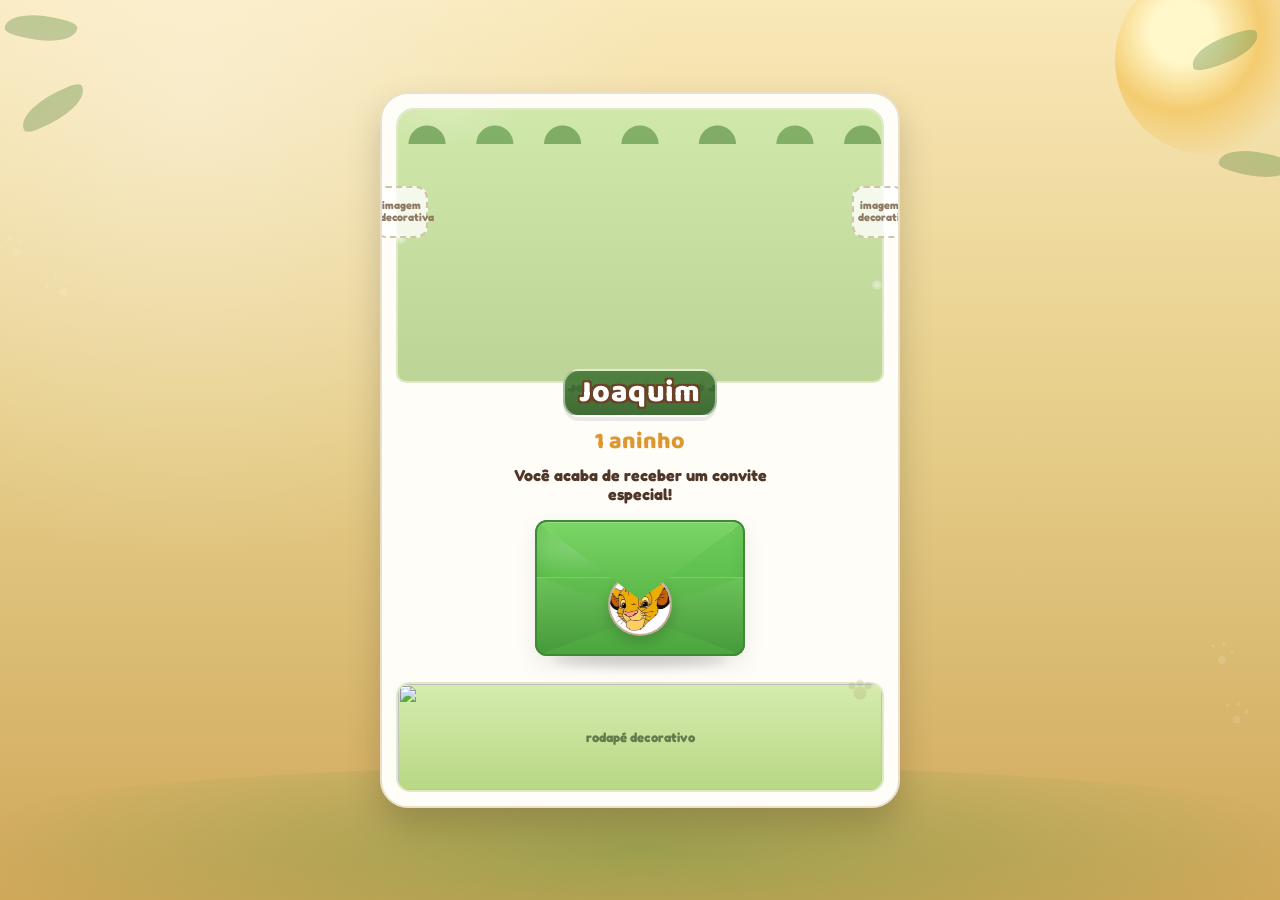
==== index.html @ adeb419e "Simba commit" ====
<!doctype html>
<html lang="pt-BR">
<head>
  <meta charset="utf-8" />
  <meta name="viewport" content="width=device-width,initial-scale=1,viewport-fit=cover" />
  <meta name="robots" content="noindex,nofollow" />
  <meta name="theme-color" content="#f2c15f" />
  <title>Convite do Joaquim</title>

  <!-- Fontes fofinhas -->
  <link rel="preconnect" href="https://fonts.googleapis.com">
  <link rel="preconnect" href="https://fonts.gstatic.com" crossorigin>
  <link href="https://fonts.googleapis.com/css2?family=Baloo+2:wght@700;800&family=Fredoka:wght@400;500;700&family=Nunito:wght@400;700;800;900&display=swap" rel="stylesheet">

  <link rel="stylesheet" href="./style.css" />
</head>
<body>
  <main class="app">

    <!-- Fundo decorativo -->
    <div class="bg" aria-hidden="true">
      <div class="bg__sun"></div>
      <div class="bg__cloud bg__cloud--1"></div>
      <div class="bg__cloud bg__cloud--2"></div>
      <div class="bg__leaf bg__leaf--1"></div>
      <div class="bg__leaf bg__leaf--2"></div>
      <div class="bg__leaf bg__leaf--3"></div>
      <div class="bg__leaf bg__leaf--4"></div>
      <div class="bg__pawTrail bg__pawTrail--left"></div>
      <div class="bg__pawTrail bg__pawTrail--right"></div>
      <div class="bg__ground"></div>
    </div>

    <!-- Cartão -->
    <section class="inviteCard" id="inviteCard">

      <!-- Decor lateral (opcional / aparece em telas maiores) -->
      <div class="sideDecor sideDecor--left" aria-hidden="true">
        <div class="sideDecor__slot">imagem<br>decorativa</div>
      </div>

      <div class="sideDecor sideDecor--right" aria-hidden="true">
        <div class="sideDecor__slot">imagem<br>decorativa</div>
      </div>

      <!-- TOPO -->
      <header class="hero">
        <div class="hero__frame">
          <video
            class="hero__video"
            id="heroVideo"
            autoplay
            muted
            loop
            playsinline
            preload="metadata"
            poster="./assets/img/topo-poster.webp"
          >
            <!-- Troque pelo seu vídeo -->
            <source src="./videos/reileao.mp4" type="video/mp4" />
          </video>

          <!-- fallback caso o vídeo não carregue -->
          <div class="hero__fallback" id="heroFallback" aria-hidden="true">
            🌿 Savana do Joaquim 🦁
            <small>adicione seu vídeo em /videos/reileao.mp4</small>
          </div>

          <div class="hero__overlay"></div>
          <div class="hero__foliage hero__foliage--top" aria-hidden="true"></div>
        </div>

        <div class="nameBush">
          <span class="nameBush__text" id="txtNome">Joaquim</span>
        </div>

        <p class="hero__age"><span id="txtIdade">1</span> aninho</p>

        <p class="hero__lead" id="txtMensagemAbertura">
          Você acaba de receber um convite especial!
        </p>
      </header>

      <!-- ENVELOPE -->
      <section class="stage stage--envelope" id="stageEnvelope" aria-label="Abrir convite">
        <button class="envelopeButton" id="btnAbrir" type="button" aria-label="Abrir convite">
          <div class="envelope" id="envelope">
  <div class="envelope__shadow"></div>
  <div class="envelope__back"></div>
  <div class="envelope__flap"></div>

  <div class="envelope__letter">
    <span>Toque para abrir</span>
    <small>✨ convite animado ✨</small>
  </div>

  <div class="envelope__front"></div>

  <div class="envelope__seal">
    <img src="./images/simbarosto.png" alt="Selo do convite" />
  </div>
</div> <!-- FECHANDO O ENVELOPE AQUI -->

</button>
      </section>

      <!-- CONTEÚDO -->
      <section class="stage stage--content hidden" id="stageContent" aria-label="Conteúdo do convite">
        <p class="hero__lead hero__lead--alt" id="txtMensagemInterna">
          Todo o reino te espera para comemorar esse dia especial!
        </p>

        <!-- Data / Hora -->
        <div class="eventPills">
          <div class="eventPill">
            <span class="eventPill__label">Dia</span>
            <strong class="eventPill__value" id="txtData">15 de Março</strong>
          </div>

          <div class="eventPill">
            <span class="eventPill__label">Horário</span>
            <strong class="eventPill__value" id="txtHora">16:00</strong>
          </div>
        </div>

        <!-- Local -->
        <div class="placeBox">
          <p class="placeBox__title">📍 Local da aventura</p>
          <p class="placeBox__name" id="txtLocal">Espaço Festa Alegria</p>
          <p class="placeBox__addr" id="txtEndereco">Rua Exemplo, 123 — São Paulo/SP</p>
        </div>

        <!-- Botões -->
        <div class="actionGrid" aria-label="Botões de ação">
          <button class="pawBtn" id="btnRsvp" type="button">
            <span class="pawBtn__circle">
              <span class="pawBtn__paw" aria-hidden="true"></span>
              <span class="pawBtn__icon">💬</span>
            </span>
            <span class="pawBtn__text">Confirmar<br>presença</span>
          </button>

          <button class="pawBtn" id="btnMaps" type="button">
            <span class="pawBtn__circle">
              <span class="pawBtn__paw" aria-hidden="true"></span>
              <span class="pawBtn__icon">📍</span>
            </span>
            <span class="pawBtn__text">Localização<br>da festa</span>
          </button>

          <button class="pawBtn" id="btnPresentes" type="button" aria-haspopup="dialog" aria-controls="modalPresentes">
            <span class="pawBtn__circle">
              <span class="pawBtn__paw" aria-hidden="true"></span>
              <span class="pawBtn__icon">🎁</span>
            </span>
            <span class="pawBtn__text">Sugestões<br>de presentes</span>
          </button>
        </div>

        <!-- Álbum -->
        <div class="albumCard">
          <div class="albumCard__head">
            <span>📸 Álbum da festa</span>
            <small>memórias do grande dia</small>
          </div>
          <button class="albumCard__btn" id="btnAlbum" type="button">Em breve</button>
        </div>

        <!-- Contagem -->
        <div class="countPlaceholder" id="countPlaceholder">
          <span>⏳</span>
          <strong id="countdownText">Carregando contagem...</strong>
        </div>
      </section>

      <!-- Rodapé -->
      <footer class="footerArt">
        <div class="footerArt__frame">
          <!-- Troque por sua imagem -->
          <img src="./assets/img/rodape.webp" alt="" />
          <div class="footerArt__fallback">rodapé decorativo</div>
        </div>
      </footer>

      <!-- detalhes -->
      <div class="cardSpark cardSpark--1" aria-hidden="true"></div>
      <div class="cardSpark cardSpark--2" aria-hidden="true"></div>
      <div class="cardPaws" aria-hidden="true"></div>
    </section>
  </main>

  <!-- Modal presentes -->
  <div class="modal hidden" id="modalPresentes" role="dialog" aria-modal="true" aria-labelledby="presentesTitle">
    <div class="modal__backdrop" data-close="true"></div>

    <div class="modal__panel">
      <div class="modal__leaves" aria-hidden="true"></div>

      <div class="modal__top">
        <div>
          <p class="modal__kicker">Baú da savana</p>
          <h3 class="modal__title" id="presentesTitle">Sugestões de presentes 🎁</h3>
        </div>
        <button class="modal__close" type="button" data-close="true" aria-label="Fechar">✕</button>
      </div>

      <div class="giftList" role="list">
        <div class="giftItem" role="listitem">
          <span class="giftItem__icon">👟</span>
          <div>
            <p class="giftItem__name">Calçado tamanho 20</p>
            <p class="giftItem__hint">ou similar</p>
          </div>
        </div>

        <div class="giftItem" role="listitem">
          <span class="giftItem__icon">👕</span>
          <div>
            <p class="giftItem__name">Roupinha tamanho 6</p>
            <p class="giftItem__hint">cores alegres</p>
          </div>
        </div>

        <div class="giftItem" role="listitem">
          <span class="giftItem__icon">🧩</span>
          <div>
            <p class="giftItem__name">Brinquedos interativos</p>
            <p class="giftItem__hint">criativos e educativos</p>
          </div>
        </div>
      </div>

      <p class="modal__desc">
        Essas são só sugestões 💛 O mais importante é sua presença nesse dia especial!
      </p>

      <div class="modal__actions">
        <button class="modal__ok" type="button" data-close="true">Entendi</button>
      </div>
    </div>
  </div>

  <script src="./script.js"></script>
</body>
</html>
---- style.css ----
/* =========================================================
   CONVITE DO JOAQUIM - CSS COMPLETO (comentado)
   ========================================================= */

/* =========================================================
   1) VARIÁVEIS GLOBAIS (cores, fontes, sombras)
   ========================================================= */
:root{
  --bg-a: #f9e8b8;
  --bg-b: #e7cf8b;
  --bg-c: #cfa85a;

  --card: #fffdf8;
  --card-line: #eadfca;
  --ink: #4e3122;
  --ink-soft: #76533e;

  --gold: #f0b44c;
  --gold-2: #de972f;
  --green: #89ab43;
  --green-2: #6f8b2f;
  --brown: #6c4125;
  --cream: #fff7e8;

  --shadow: 0 16px 35px rgba(0,0,0,.18);
  --radius-xl: 28px;
  --radius-lg: 20px;
  --radius-md: 14px;

  --ff-title: "Baloo 2", "Fredoka", system-ui, sans-serif;
  --ff-body: "Nunito", "Segoe UI", system-ui, sans-serif;
  --ff-cute: "Fredoka", "Baloo 2", system-ui, sans-serif;
}

/* =========================================================
   2) RESET BÁSICO
   ========================================================= */
*{ box-sizing:border-box; }
html, body{ height:100%; }

body{
  margin:0;
  font-family: var(--ff-body);
  color: var(--ink);
  background:
    radial-gradient(circle at 15% 10%, rgba(255,255,255,.35), transparent 35%),
    linear-gradient(180deg, var(--bg-a), var(--bg-b) 45%, var(--bg-c));
  overflow-x:hidden;
  -webkit-text-size-adjust: 100%;
  text-rendering: optimizeLegibility;
}

button{
  font: inherit;
  -webkit-tap-highlight-color: transparent;
}

.hidden{ display:none !important; }

/* =========================================================
   3) APP / FUNDO DECORATIVO
   ========================================================= */
.app{
  min-height: 100dvh;
  display:grid;
  place-items:center;
  padding:
    max(10px, env(safe-area-inset-top))
    max(10px, env(safe-area-inset-right))
    max(14px, env(safe-area-inset-bottom))
    max(10px, env(safe-area-inset-left));
  position: relative;
  isolation:isolate;
}

.bg{
  position: fixed;
  inset: 0;
  pointer-events:none;
  z-index:-1;
  overflow:hidden;
}

/* Sol */
.bg__sun{
  position:absolute;
  top:-35px;
  right:-25px;
  width: 190px;
  aspect-ratio: 1;
  border-radius:50%;
  background:
    radial-gradient(circle at 35% 35%, #fff8cc 0 18%, #f3ca6d 45%, rgba(243,202,109,0) 75%);
  opacity:.95;
}

/* Nuvens */
.bg__cloud{
  position:absolute;
  width: 100px;
  height: 26px;
  border-radius: 999px;
  background: rgba(255,255,255,.22);
  filter: blur(1px);
}
.bg__cloud::before,
.bg__cloud::after{
  content:"";
  position:absolute;
  border-radius: inherit;
  background: inherit;
}
.bg__cloud::before{ width:28px; height:28px; left:8px; top:-10px; }
.bg__cloud::after{ width:36px; height:36px; right:10px; top:-16px; }

.bg__cloud--1{
  top: 65px;
  left: -120px;
  animation: cloudMove 20s linear infinite;
}
.bg__cloud--2{
  top: 120px;
  left: -160px;
  opacity:.75;
  animation: cloudMove 27s linear infinite;
}

@keyframes cloudMove {
  from { transform: translateX(0); }
  to { transform: translateX(calc(100vw + 260px)); }
}

/* Folhas do fundo */
.bg__leaf{
  position:absolute;
  width: 70px;
  height: 28px;
  border-radius: 80% 15% 80% 15%;
  background: linear-gradient(180deg, rgba(74,137,55,.35), rgba(57,106,41,.28));
  transform-origin: center;
  animation: leafFloat 4.5s ease-in-out infinite;
}
.bg__leaf--1{ top: 14px; left: 6px; transform: rotate(16deg); }
.bg__leaf--2{ top: 36px; right: 20px; transform: rotate(-14deg); animation-delay: .4s; }
.bg__leaf--3{ top: 94px; left: 18px; transform: rotate(-22deg); animation-delay: .8s; }
.bg__leaf--4{ top: 150px; right: -10px; transform: rotate(18deg); animation-delay: 1.2s; }

@keyframes leafFloat {
  0%,100%{ translate: 0 0; }
  50%{ translate: 0 -4px; }
}

/* Chão */
.bg__ground{
  position:absolute;
  left:-10%;
  bottom:-35px;
  width:120%;
  height: 170px;
  border-radius: 50%;
  background: radial-gradient(60% 100% at 50% 50%, rgba(91,146,59,.45), rgba(91,146,59,0) 72%);
}

/* Trilha de patinhas */
.bg__pawTrail{
  position:absolute;
  width: 90px;
  height: 130px;
  opacity:.12;
}
.bg__pawTrail--left{ left: 4px; top: 220px; transform: rotate(-18deg); }
.bg__pawTrail--right{ right: 6px; bottom: 130px; transform: rotate(18deg); }

.bg__pawTrail::before{
  content:"";
  position:absolute;
  inset:0;
  background-image:
    radial-gradient(circle, #fff 34%, transparent 36%),
    radial-gradient(circle, #fff 34%, transparent 36%),
    radial-gradient(circle, #fff 34%, transparent 36%),
    radial-gradient(circle, #fff 42%, transparent 44%),
    radial-gradient(circle, #fff 34%, transparent 36%),
    radial-gradient(circle, #fff 34%, transparent 36%),
    radial-gradient(circle, #fff 34%, transparent 36%),
    radial-gradient(circle, #fff 42%, transparent 44%);
  background-size:
    7px 7px, 7px 7px, 7px 7px, 13px 13px,
    7px 7px, 7px 7px, 7px 7px, 13px 13px;
  background-position:
    8px 10px, 18px 5px, 28px 10px, 18px 18px,
    40px 62px, 50px 57px, 60px 62px, 50px 70px;
  background-repeat:no-repeat;
}

/* =========================================================
   4) CARD PRINCIPAL
   ========================================================= */
.inviteCard{
  position:relative;
  width:min(100%, 520px);
  background: var(--card);
  border: 2px solid var(--card-line);
  border-radius: var(--radius-xl);
  box-shadow: var(--shadow);
  overflow:hidden;
  z-index: 1;
  padding: 8px;
  margin-inline: auto;
}

/* Decoração lateral (desktop/tablet) */
.sideDecor{
  position:absolute;
  top: 92px;
  width: 54px;
  z-index: 2;
  display:none;
}
.sideDecor--left{ left: -8px; }
.sideDecor--right{ right: -8px; }

.sideDecor__slot{
  background: rgba(255,255,255,.78);
  border: 2px dashed #cfc3aa;
  color: #8f7a63;
  border-radius: 12px;
  font-size: .68rem;
  font-weight: 800;
  text-align:center;
  line-height: 1.1;
  padding: 12px 4px;
  font-family: var(--ff-cute);
}

/* =========================================================
   5) HERO (TOPO COM VÍDEO)
   ========================================================= */
.hero{
  text-align:center;
  padding: 4px 4px 2px;
}

.hero__frame{
  position:relative;
  width:100%;
  aspect-ratio: 16 / 9;
  min-height: clamp(145px, 34vw, 210px);
  border-radius: 18px 18px 10px 10px;
  overflow:hidden;
  border: 2px solid #dfe9c8;
  background: linear-gradient(180deg, #bfe08a, #dff2bf);
}

.hero__video{
  width:100%;
  height:100%;
  object-fit: cover;
  display:block;
  background:#cde6a4;
}

.hero__fallback{
  position:absolute;
  inset:0;
  display:grid;
  place-items:center;
  text-align:center;
  color:#5f5b47;
  background:
    radial-gradient(circle at 20% 20%, rgba(255,255,255,.35), transparent 35%),
    linear-gradient(180deg, rgba(191,224,138,.8), rgba(223,242,191,.95));
  font-weight:800;
  pointer-events:none;
  opacity:0;
  transition: opacity .25s ease;
  font-family: var(--ff-cute);
}
.hero__fallback.is-visible{ opacity:1; }

.hero__fallback small{
  display:block;
  margin-top:4px;
  font-weight:600;
  font-size:.74rem;
  opacity:.85;
}

.hero__overlay{
  position:absolute;
  inset:0;
  background:
    linear-gradient(180deg, rgba(255,255,255,.07), rgba(0,0,0,.08)),
    radial-gradient(120px 60px at 10% 0%, rgba(255,255,255,.16), transparent 60%);
  pointer-events:none;
}

.hero__foliage--top{
  position:absolute;
  inset:0 0 auto 0;
  height: 34px;
  background:
    radial-gradient(circle at 6% 100%, rgba(63,122,46,.72) 0 18px, transparent 19px),
    radial-gradient(circle at 20% 100%, rgba(74,137,55,.78) 0 18px, transparent 19px),
    radial-gradient(circle at 34% 100%, rgba(63,122,46,.72) 0 18px, transparent 19px),
    radial-gradient(circle at 50% 100%, rgba(74,137,55,.78) 0 18px, transparent 19px),
    radial-gradient(circle at 66% 100%, rgba(63,122,46,.72) 0 18px, transparent 19px),
    radial-gradient(circle at 82% 100%, rgba(74,137,55,.78) 0 18px, transparent 19px),
    radial-gradient(circle at 96% 100%, rgba(63,122,46,.72) 0 18px, transparent 19px);
  opacity:.75;
  pointer-events:none;
}

/* Faixa do nome (arbusto) */
.nameBush{
  margin: -14px auto 6px;
  width: fit-content;
  max-width: calc(100% - 14px);
  border-radius: 16px;
  padding: 7px 14px;
  border: 2px solid rgba(255,255,255,.52);
  box-shadow: 0 4px 0 rgba(0,0,0,.08);
  background:
    radial-gradient(circle at 10% 45%, #4f7f3e 0 16%, transparent 17%),
    radial-gradient(circle at 24% 62%, #3f6c34 0 15%, transparent 16%),
    radial-gradient(circle at 38% 40%, #4f7f3e 0 16%, transparent 17%),
    radial-gradient(circle at 52% 62%, #3f6c34 0 15%, transparent 16%),
    radial-gradient(circle at 66% 38%, #4f7f3e 0 16%, transparent 17%),
    radial-gradient(circle at 80% 62%, #3f6c34 0 15%, transparent 16%),
    linear-gradient(180deg, #50813f, #3f6c34);
  background-size: 28px 28px, 28px 28px, 28px 28px, 28px 28px, 28px 28px, 28px 28px, 100% 100%;
  background-repeat: repeat-x;
  position: relative;
  z-index: 2;
}

.nameBush__text{
  display:block;
  font-family: var(--ff-title);
  font-weight: 800;
  font-size: clamp(1.35rem, 4vw, 1.9rem);
  line-height:1;
  letter-spacing:.4px;
  color:#fff;
  text-shadow:
    -2px -2px 0 var(--brown),
     2px -2px 0 var(--brown),
    -2px  2px 0 var(--brown),
     2px  2px 0 var(--brown);
}

.hero__age{
  margin: 0;
  color: var(--gold-2);
  font-family: var(--ff-title);
  font-weight: 800;
  font-size: clamp(1.05rem, 3vw, 1.45rem);
}

.hero__lead{
  margin: 6px auto 2px;
  max-width: 320px;
  padding-inline: 4px;
  font-family: var(--ff-cute);
  font-weight: 700;
  line-height: 1.2;
  color: #4f3628;
  font-size: clamp(.88rem, 2.6vw, 1rem);
}
.hero__lead--alt{
  margin-top: 0;
  margin-bottom: 10px;
}

/* =========================================================
   6) STAGES (etapas: envelope / conteúdo)
   ========================================================= */
.stage{
  padding: 8px 8px 10px;
}

.stage--content.is-visible{
  animation: revealUp .45s ease both;
}

@keyframes revealUp{
  from{ opacity:0; transform: translateY(8px); }
  to{ opacity:1; transform: translateY(0); }
}

/* =========================================================
   7) ENVELOPE (MELHORADO) ⭐
   ---------------------------------------------------------
   Dicas pra editar:
   - Tamanho do envelope: .envelope (width)
   - Velocidade da abertura: .envelope__flap (transition)
   - Quanto a carta sobe: .envelope.is-open .envelope__letter
   - Papel aparecendo demais: ajuste top/height/transform em .envelope__letter
   ========================================================= */
.envelopeButton{
  width:100%;
  border:none;
  background: transparent;
  padding: 4px 0 10px;
  cursor:pointer;
}


/* Texto na frente do envelope (aparece enquanto está fechado) */
.envelope::after{
  content:none;
  white-space: pre;
  position:absolute;
  left: 50%;
  top: 62%;
  transform: translate(-50%, -50%);
  z-index: 5;
  text-align:center;
  font-family: var(--ff-cute);
  font-weight: 800;
  font-size: .72rem;
  line-height: 1.1;
  color: rgba(255,255,255,.95);
  text-shadow: 0 1px 0 rgba(0,0,0,.18);
  pointer-events:none;
  transition: opacity .2s ease, transform .25s ease;
}

/* Carta (papel interno) - começa escondida */ 
.envelope__letter{
  position:absolute;
  left: 12px;
  right: 12px;
  top: 24px;
  height: 54%;
  border-radius: 10px;
  background: linear-gradient(180deg, #fffefb 0%, #fffaf1 100%);
  border: 1px solid #ebdfc8;
  display:grid;
  place-items:center;
  text-align:center;
  color:#7a563d;
  font-weight: 800;
  z-index:2;
  font-family: var(--ff-cute);

  /* começa “guardada” */
  transform: translateY(18px) scale(.985);
  opacity: 0;

  transition:
    transform .72s cubic-bezier(.2,.9,.15,1.15),
    opacity .18s ease,
    box-shadow .28s ease;
  box-shadow:
    inset 0 -10px 0 rgba(242,193,95,.08),
    0 2px 0 rgba(0,0,0,.04);

  pointer-events:none;
}

/* Container principal com perspectiva 3D */
.envelope{
  position:relative;
  width: min(210px, 66vw);
  aspect-ratio: 1.55 / 1;
  margin: 0 auto;
  perspective: 900px;
  transform-style: preserve-3d;
  transition: transform .18s ease;
  filter: drop-shadow(0 8px 10px rgba(0,0,0,.08));
}

/* Micro movimento no hover (desktop) */
.envelopeButton:hover .envelope{
  transform: translateY(-2px) rotate(-0.4deg);
}

/* Sombra embaixo do envelope */
.envelope__shadow{
  position:absolute;
  left: 9%;
  right: 9%;
  bottom:-10px;
  height: 15px;
  background: rgba(0,0,0,.16);
  filter: blur(6px);
  border-radius: 50%;
  transition: transform .65s ease, opacity .4s ease;
}

/* Parte de trás (base do envelope) */
.envelope__back{
  position:absolute;
  inset:0;
  border-radius: 12px;
  overflow:hidden;
  background:
    linear-gradient(180deg, #6fce5b 0%, #57b947 60%, #4aa53d 100%);
  border: 2px solid #3e8b34;
  box-shadow:
    inset 0 1px 0 rgba(255,255,255,.25),
    inset 0 -8px 16px rgba(0,0,0,.08);
}

/* Brilhos suaves da base */
.envelope__back::before{
  content:"";
  position:absolute;
  inset:0;
  background:
    radial-gradient(120px 55px at 20% 18%, rgba(255,255,255,.18), transparent 60%),
    radial-gradient(120px 50px at 80% 80%, rgba(255,255,255,.10), transparent 65%);
  pointer-events:none;
}

/* Carta (papel interno) */
.envelope__letter{
  position:absolute;
  left: 12px;
  right: 12px;
  top: 22px;                  /* sobe/desce o papel quando FECHADO */
  height: 54%;
  border-radius: 10px;
  background: linear-gradient(180deg, #fffefb 0%, #fffaf1 100%);
  border: 1px solid #ebdfc8;
  display:grid;
  place-items:center;
  text-align:center;
  color:#7a563d;
  font-weight: 800;
  z-index:2;
  transform: translateY(12px); /* deixa o papel mais “guardado” dentro */
  transition:
    transform .75s cubic-bezier(.2,.9,.15,1.15),
    box-shadow .3s ease,
    opacity .25s ease;
  box-shadow:
    inset 0 -10px 0 rgba(242,193,95,.08),
    0 2px 0 rgba(0,0,0,.04);
  font-family: var(--ff-cute);
}

/* Detalhe no topo da carta */
.envelope__letter::before{
  content:"";
  position:absolute;
  top: 0;
  left: 50%;
  transform: translateX(-50%);
  width: 56px;
  height: 10px;
  border-radius: 0 0 8px 8px;
  background: linear-gradient(180deg, #f7e8c7, #eed7a7);
  border: 1px solid rgba(145,101,51,.15);
  border-top: none;
}

.envelope__letter span{
  display:block;
  font-size: .86rem;
  line-height: 1.05;
}
.envelope__letter small{
  display:block;
  margin-top: 2px;
  font-size: .72rem;
  opacity:.85;
}

/* Frente do envelope (bolso) */
.envelope__front{
  position:absolute;
  inset:auto 0 0 0;
  height: 58%;
  z-index: 3;
  border-bottom-left-radius:12px;
  border-bottom-right-radius:12px;
  border: 2px solid #3e8b34;
  border-top: none;
  overflow:hidden;
  box-shadow: inset 0 1px 0 rgba(255,255,255,.18);

  /* Camadas de cor + linhas de dobra */
  background:
    linear-gradient(180deg, #63bf50 0%, #4ca63f 100%),
    linear-gradient(135deg, transparent 49.2%, rgba(0,0,0,.14) 50%, transparent 50.8%),
    linear-gradient(225deg, transparent 49.2%, rgba(0,0,0,.14) 50%, transparent 50.8%);
  background-size: 100% 100%, 50% 100%, 50% 100%;
  background-position: 0 0, left top, right top;
  background-repeat: no-repeat;
}

/* Abas internas falsas (dão aparência mais real) */
.envelope__front::before,
.envelope__front::after{
  content:"";
  position:absolute;
  top:-1px;
  width: 52%;
  height: calc(100% + 2px);
  background: linear-gradient(180deg, rgba(255,255,255,.06), rgba(0,0,0,.08));
  border-top: 1px solid rgba(255,255,255,.08);
  pointer-events:none;
}
.envelope__front::before{
  left:-1px;
  clip-path: polygon(0 0, 100% 50%, 0 100%);
  border-left: 1px solid rgba(255,255,255,.08);
}
.envelope__front::after{
  right:-1px;
  clip-path: polygon(100% 0, 0 50%, 100% 100%);
  border-right: 1px solid rgba(255,255,255,.08);
}

/* Tampa do envelope (abre em 3D) */
.envelope__flap{
  position:absolute;
  inset:0 0 auto 0;
  height: 62%;
  z-index: 6;
  transform-origin: top center;
  transform-style: preserve-3d;
  backface-visibility: hidden;
  transition: transform .78s cubic-bezier(.22,.8,.2,1);
  will-change: transform;
}

/* Face externa da tampa */
.envelope__flap::before{
  content:"";
  position:absolute;
  inset:0;
  border-top-left-radius:12px;
  border-top-right-radius:12px;
  background: linear-gradient(180deg, #7ad665 0%, #59b647 100%);
  clip-path: polygon(0 0, 100% 0, 50% 95%);
  border: 2px solid #3e8b34;
  border-bottom: none;
  box-shadow: inset 0 1px 0 rgba(255,255,255,.22);
}

/* Face interna da tampa (forro) */
.envelope__flap::after{
  content:"";
  position:absolute;
  inset: 7px 9px auto 9px;
  height: calc(100% - 12px);
  background: linear-gradient(180deg, #f6e8c7 0%, #ecd8ab 100%);
  clip-path: polygon(0 0, 100% 0, 50% 92%);
  opacity: .95;
  transform: translateZ(-1px);
  border-radius: 6px 6px 0 0;
}

/* Selo */
.envelope__seal{
  position:absolute;
  left:50%;
  top: 48%;
  transform: translate(-50%,-50%);
  width: 30px;
  aspect-ratio:1;
  display:grid;
  place-items:center;
  border-radius:50%;
  background:
    radial-gradient(circle at 35% 35%, #f9de9a, #e1a23c 68%, #c67f1f);
  border:2px solid rgba(120,72,24,.45);
  box-shadow:
    0 2px 0 rgba(0,0,0,.08),
    inset 0 1px 0 rgba(255,255,255,.3);
  z-index: 7;
  font-size:.9rem;
  transition:
    transform .35s ease,
    opacity .25s ease;
}

.envelope__seal {
  position: absolute;
  left: 50%;
  top: 62%;
  transform: translate(-50%, -50%);
  width: 64px;
  height: 64px;
  border-radius: 50%;
  background: #fff;
  display: grid;
  place-items: center;
  box-shadow: 0 6px 14px rgba(0, 0, 0, 0.18);
  z-index: 4;
  overflow: hidden; /* importante para cortar a imagem em círculo */
}

.envelope__seal img {
  width: 100%;
  height: 100%;
  object-fit: cover; /* mantém bonito mesmo se a imagem não for quadrada */
  display: block;
  border-radius: 50%;
}

/* ===== NOVA SEQUÊNCIA DE ANIMAÇÃO =====
   1) .is-flap-open -> abre a tampa
   2) .is-letter-out -> carta aparece e sobe
*/

/* 1) Tampa abre */
.envelope.is-flap-open .envelope__flap{
  transform: rotateX(180deg);
}

/* Selo some junto com a abertura */
.envelope.is-flap-open .envelope__seal{
  transform: translate(-50%,-50%) scale(.75);
  opacity: 0;
}

/* texto da frente some quando começa a abrir */
.envelope.is-flap-open::after{
  opacity: 0;
  transform: translate(-50%, -52%);
}

/* sombra reage */
.envelope.is-flap-open .envelope__shadow{
  transform: scaleX(.94);
  opacity:.13;
}

/* 2) Carta sai DEPOIS */
.envelope.is-letter-out .envelope__letter{
  opacity: 1;
  transform: translateY(-18px) scale(1);
  box-shadow:
    inset 0 -10px 0 rgba(242,193,95,.08),
    0 8px 18px rgba(0,0,0,.12);
}

/* =========================================================
   8) CONTEÚDO DO CONVITE
   ========================================================= */

/* Pílulas de data/hora */
.eventPills{
  display:grid;
  grid-template-columns: 1fr 1fr;
  gap: 8px;
}

.eventPill{
  background: linear-gradient(180deg, var(--gold), var(--gold-2));
  color: #fff;
  border-radius: 14px;
  padding: 8px;
  border: 2px solid rgba(135,78,22,.32);
  box-shadow: 0 3px 0 rgba(0,0,0,.08);
  text-align:center;
}

.eventPill__label{
  display:block;
  font-family: var(--ff-cute);
  font-size:.74rem;
  line-height:1;
  opacity:.96;
}
.eventPill__value{
  display:block;
  margin-top: 4px;
  font-family: var(--ff-title);
  font-size: clamp(.86rem, 2.8vw, 1rem);
  line-height:1.05;
  word-break: break-word;
}

/* Caixa do local */
.placeBox{
  margin-top: 8px;
  background: linear-gradient(180deg, #fffaf0, #fff7ea);
  border: 2px dashed #e5d7be;
  border-radius: 14px;
  padding: 8px 10px;
  text-align:center;
}

.placeBox__title{
  margin:0;
  color:#7a563d;
  font-weight: 700;
  font-family: var(--ff-cute);
  font-size:.78rem;
}
.placeBox__name{
  margin: 4px 0 0;
  font-family: var(--ff-title);
  font-weight: 800;
  color:#513425;
  font-size:.93rem;
}
.placeBox__addr{
  margin: 2px 0 0;
  color:#7a5b47;
  font-size:.78rem;
  line-height:1.2;
  word-break: break-word;
}

/* =========================================================
   9) BOTÕES DE AÇÃO (patinha)
   ========================================================= */
.actionGrid{
  display:grid;
  grid-template-columns: repeat(3, 1fr);
  gap: 8px;
  margin-top: 10px;
}

.pawBtn{
  border:none;
  background: transparent;
  padding:0;
  cursor:pointer;
  text-align:center;
}

.pawBtn__circle{
  position:relative;
  width: clamp(64px, 21vw, 84px);
  aspect-ratio: 1;
  margin: 0 auto 5px;
  display:grid;
  place-items:center;
  border-radius: 50%;
  background: radial-gradient(circle at 30% 25%, #a4c65a, #7e9d38);
  border: 2px solid #6d8a2f;
  box-shadow: 0 4px 0 rgba(0,0,0,.08);
  transition: transform .12s ease;
}

.pawBtn:hover .pawBtn__circle{ transform: translateY(-2px); }
.pawBtn:active .pawBtn__circle{ transform: scale(.97); }

.pawBtn__paw{
  position:absolute;
  inset:0;
  opacity:.14;
  background:
    radial-gradient(circle at 28% 34%, #fff 0 4px, transparent 5px),
    radial-gradient(circle at 40% 28%, #fff 0 4px, transparent 5px),
    radial-gradient(circle at 52% 34%, #fff 0 4px, transparent 5px),
    radial-gradient(circle at 40% 45%, #fff 0 9px, transparent 10px);
}

.pawBtn__icon{
  position:relative;
  z-index:1;
  font-size: 1.18rem;
  color:#fff;
  filter: drop-shadow(0 1px 0 rgba(0,0,0,.15));
}

.pawBtn__text{
  display:block;
  font-family: var(--ff-cute);
  font-size: .72rem;
  line-height: 1.05;
  font-weight: 700;
  color:#513425;
}

/* =========================================================
   10) CARD DO ÁLBUM
   ========================================================= */
.albumCard{
  margin-top: 10px;
  border-radius: 14px;
  padding: 9px;
  background: linear-gradient(180deg, rgba(143,171,71,.14), rgba(255,255,255,.72));
  border: 2px solid #dce8bf;
}

.albumCard__head{
  display:flex;
  justify-content:space-between;
  align-items:center;
  gap:8px;
  flex-wrap:wrap;
  font-family: var(--ff-cute);
  font-weight: 700;
  color:#4d3424;
  font-size:.82rem;
}
.albumCard__head small{
  font-weight:700;
  color:#7a5b47;
  font-size:.72rem;
}

.albumCard__btn{
  margin-top: 7px;
  width:100%;
  border:none;
  border-radius: 10px;
  padding: 9px 10px;
  background: linear-gradient(180deg, #8cad45, #6f8b2f);
  border: 2px solid #647c29;
  color:#fff;
  font-weight:800;
  font-family: var(--ff-cute);
  cursor:pointer;
  box-shadow: 0 3px 0 rgba(0,0,0,.08);
}
.albumCard__btn:hover{ filter: brightness(1.03); }
.albumCard__btn:disabled{
  opacity:.78;
  cursor:not-allowed;
}

/* =========================================================
   11) CONTAGEM REGRESSIVA
   ========================================================= */
.countPlaceholder{
  margin-top: 8px;
  border-radius: 10px;
  border: 1px dashed #d8cdb7;
  background: #fffaf1;
  color:#7f624d;
  padding: 8px 10px;
  min-height: 42px;
  display:flex;
  align-items:center;
  justify-content:center;
  gap:6px;
  text-align:center;
  font-family: var(--ff-cute);
  font-size: .78rem;
  font-weight: 700;
}
.countPlaceholder strong{
  color:#6c4125;
  font-weight: 700;
}

/* =========================================================
   12) RODAPÉ DECORATIVO
   ========================================================= */
.footerArt{
  padding: 6px 4px 4px;
}

.footerArt__frame{
  position:relative;
  width:100%;
  height: 88px;
  border-radius: 14px;
  overflow:hidden;
  border: 2px solid #dfe9c8;
  background: linear-gradient(180deg, #d6ecae, #b8d884);
}

.footerArt__frame img{
  width:100%;
  height:100%;
  object-fit: cover;
  display:block;
}

.footerArt__fallback{
  position:absolute;
  inset:0;
  display:grid;
  place-items:center;
  color:#647a4c;
  font-family: var(--ff-cute);
  font-weight: 700;
  font-size:.82rem;
  pointer-events:none;
}

/* Brilhos decorativos */
.cardSpark{
  position:absolute;
  width: 10px;
  height: 10px;
  border-radius:50%;
  background: radial-gradient(circle, #fff, rgba(255,255,255,0));
  opacity:.55;
  animation: sparkle 2.8s ease-in-out infinite;
}
.cardSpark--1{ top: 140px; left: 14px; }
.cardSpark--2{ top: 186px; right: 16px; animation-delay: .8s; }

@keyframes sparkle{
  0%,100%{ transform: scale(.8); opacity:.35; }
  50%{ transform: scale(1.25); opacity:.75; }
}

/* Marquinha de patinha decorativa */
.cardPaws{
  position:absolute;
  inset:auto 8px 104px auto;
  width:46px;
  height:24px;
  opacity:.10;
  background:
    radial-gradient(circle at 8px 8px, #6c4125 0 3px, transparent 4px),
    radial-gradient(circle at 16px 5px, #6c4125 0 3px, transparent 4px),
    radial-gradient(circle at 24px 8px, #6c4125 0 3px, transparent 4px),
    radial-gradient(circle at 16px 15px, #6c4125 0 6px, transparent 7px);
}

/* =========================================================
   13) MODAL DE PRESENTES
   ========================================================= */
.modal{
  position: fixed;
  inset: 0;
  z-index: 50;
  display:grid;
  place-items:center;
  padding: 12px;
}

.modal__backdrop{
  position:absolute;
  inset:0;
  background: rgba(0,0,0,.48);
  backdrop-filter: blur(4px);
}

.modal__panel{
  position:relative;
  width:min(100%, 420px);
  border-radius: 20px;
  background: #fffdf8;
  border: 2px solid #eadfc8;
  box-shadow: 0 16px 30px rgba(0,0,0,.22);
  padding: 12px;
  overflow:hidden;
}

.modal__leaves{
  position:absolute;
  inset:0 auto auto 0;
  width:100%;
  height: 26px;
  opacity:.5;
  background:
    radial-gradient(circle at 5% 100%, rgba(79,127,62,.55) 0 14px, transparent 15px),
    radial-gradient(circle at 18% 100%, rgba(63,108,52,.55) 0 14px, transparent 15px),
    radial-gradient(circle at 31% 100%, rgba(79,127,62,.55) 0 14px, transparent 15px),
    radial-gradient(circle at 44% 100%, rgba(63,108,52,.55) 0 14px, transparent 15px),
    radial-gradient(circle at 57% 100%, rgba(79,127,62,.55) 0 14px, transparent 15px),
    radial-gradient(circle at 70% 100%, rgba(63,108,52,.55) 0 14px, transparent 15px),
    radial-gradient(circle at 83% 100%, rgba(79,127,62,.55) 0 14px, transparent 15px),
    radial-gradient(circle at 96% 100%, rgba(63,108,52,.55) 0 14px, transparent 15px);
}

.modal__top{
  position:relative;
  display:flex;
  align-items:flex-start;
  justify-content:space-between;
  gap:8px;
}

.modal__kicker{
  margin: 0;
  color:#89664d;
  font-weight:700;
  font-family: var(--ff-cute);
  font-size:.76rem;
}
.modal__title{
  margin: 2px 0 0;
  color:#4f3628;
  font-family: var(--ff-title);
  font-size: 1rem;
  line-height:1.05;
}

.modal__close{
  width: 38px;
  height: 38px;
  border-radius: 10px;
  border:1px solid #eadfc8;
  background:#fff;
  color:#4f3628;
  cursor:pointer;
  font-size:1rem;
  flex: 0 0 auto;
}

.giftList{
  position:relative;
  margin-top: 10px;
  display:grid;
  gap:8px;
}

.giftItem{
  display:flex;
  align-items:center;
  gap:8px;
  border-radius: 12px;
  padding: 8px 9px;
  background: linear-gradient(180deg, #f1b34a, #df972f);
  border: 2px solid rgba(135,78,22,.25);
  color:#4d2f20;
}

.giftItem__icon{
  width: 30px;
  aspect-ratio:1;
  border-radius:50%;
  display:grid;
  place-items:center;
  background: #6b4125;
  color:#fff;
  flex:0 0 auto;
  font-size:.92rem;
}

.giftItem__name{
  margin:0;
  font-family: var(--ff-cute);
  font-weight:700;
  font-size:.88rem;
  line-height:1.05;
}
.giftItem__hint{
  margin:2px 0 0;
  color: rgba(77,47,32,.82);
  font-size:.72rem;
  font-weight:700;
}

.modal__desc{
  margin: 10px 2px 0;
  color:#735642;
  line-height:1.25;
  font-size:.82rem;
  font-family: var(--ff-cute);
}

.modal__actions{
  margin-top: 10px;
  display:flex;
  justify-content:flex-end;
}

.modal__ok{
  border:none;
  border-radius: 10px;
  padding: 9px 12px;
  background: linear-gradient(180deg, #8cad45, #6f8b2f);
  border: 2px solid #647c29;
  color:#fff;
  font-family: var(--ff-cute);
  font-weight:700;
  cursor:pointer;
}
.modal__ok:hover{ filter: brightness(1.03); }

/* =========================================================
   14) ACESSIBILIDADE (focus)
   ========================================================= */
.envelopeButton:focus-visible,
.pawBtn:focus-visible,
.albumCard__btn:focus-visible,
.modal__close:focus-visible,
.modal__ok:focus-visible{
  outline: 3px solid rgba(240,180,76,.45);
  outline-offset: 3px;
  border-radius: 12px;
}

/* =========================================================
   15) RESPONSIVO
   ========================================================= */
@media (max-width: 390px){
  .inviteCard{
    border-radius: 22px;
    padding: 7px;
  }

  .nameBush{
    margin-top: -10px;
    padding: 6px 12px;
  }

  .nameBush__text{ font-size: 1.25rem; }
  .hero__age{ font-size: 1.02rem; }
  .hero__lead{ font-size: .86rem; }

  .eventPills{
    grid-template-columns: 1fr;
    gap: 6px;
  }

  .actionGrid{
    grid-template-columns: repeat(2, 1fr);
    gap: 8px 6px;
  }

  .actionGrid .pawBtn:nth-child(3){
    grid-column: 1 / -1;
  }

  .pawBtn__text{ font-size: .72rem; }
  .footerArt__frame{ height: 82px; }
}

@media (max-width: 320px){
  .hero__lead{ font-size: .82rem; }
  .placeBox__addr{ font-size: .7rem; }
  .giftItem__name{ font-size: .82rem; }
  .giftItem__hint{ font-size: .68rem; }
}

@media (min-width: 420px){
  .inviteCard{ padding: 10px; }
  .footerArt__frame{ height: 96px; }
  .pawBtn__text{ font-size:.76rem; }
}

@media (min-width: 700px){
  .app{ padding: 20px; }
  .sideDecor{ display:block; }
  .hero__frame{ min-height: 190px; }
  .actionGrid{ gap: 10px; }
  .pawBtn__circle{ width: 82px; }
  .pawBtn__text{ font-size:.8rem; }
  .footerArt__frame{ height: 110px; }
}

/* =========================================================
   16) ESTADOS GERAIS
   ========================================================= */

/* Travar scroll quando modal estiver aberto */
body.modal-open{
  overflow: hidden;
}

/* Acessibilidade: reduzir animações se usuário preferir */
@media (prefers-reduced-motion: reduce){
  *{
    animation-duration: .01ms !important;
    animation-iteration-count: 1 !important;
    transition-duration: .01ms !important;
    scroll-behavior: auto !important;
  }
}
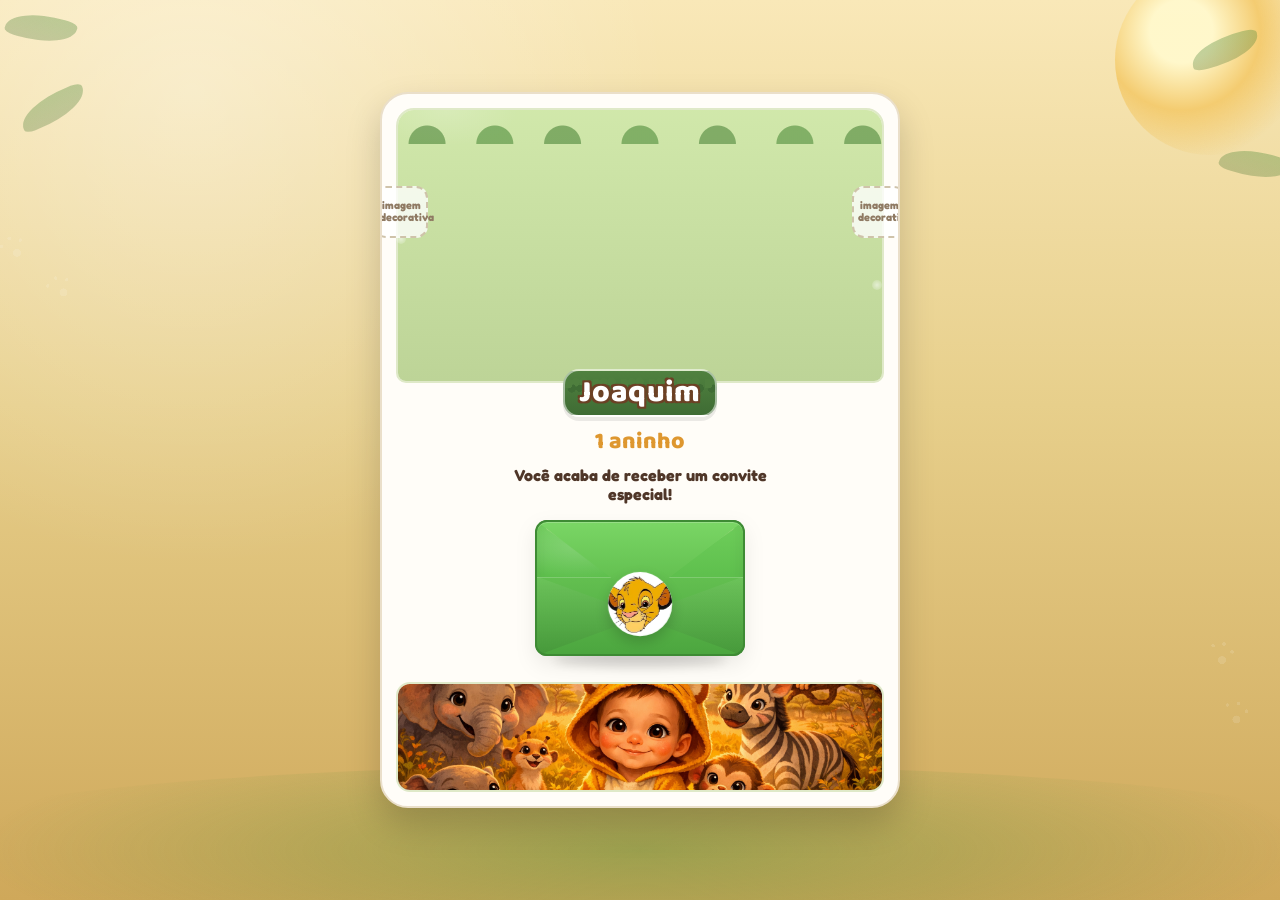
==== commit 5c02d1b6: "cool" ====
--- a/index.html
+++ b/index.html
@@ -177,8 +177,8 @@
       <footer class="footerArt">
         <div class="footerArt__frame">
           <!-- Troque por sua imagem -->
-          <img src="./assets/img/rodape.webp" alt="" />
-          <div class="footerArt__fallback">rodapé decorativo</div>
+          <img src="./images/rodape.png" alt="" />
+          <div class="footerArt__fallback"></div>
         </div>
       </footer>
 
@@ -208,7 +208,7 @@
         <div class="giftItem" role="listitem">
           <span class="giftItem__icon">👟</span>
           <div>
-            <p class="giftItem__name">Calçado tamanho 20</p>
+            <p class="giftItem__name">Calçado tamanho 1 ano</p>
             <p class="giftItem__hint">ou similar</p>
           </div>
         </div>
@@ -216,7 +216,7 @@
         <div class="giftItem" role="listitem">
           <span class="giftItem__icon">👕</span>
           <div>
-            <p class="giftItem__name">Roupinha tamanho 6</p>
+            <p class="giftItem__name">Roupinha tamanho 1 ano</p>
             <p class="giftItem__hint">cores alegres</p>
           </div>
         </div>
--- a/style.css
+++ b/style.css
@@ -1,9 +1,9 @@
 /* =========================================================
-   CONVITE DO JOAQUIM - CSS COMPLETO (comentado)
-   ========================================================= */
-
-/* =========================================================
-   1) VARIÁVEIS GLOBAIS (cores, fontes, sombras)
+   CONVITE DO JOAQUIM - CSS COMPLETO (limpo e organizado)
+   ========================================================= */
+
+/* =========================================================
+   1) VARIÁVEIS GLOBAIS
    ========================================================= */
 :root{
   --bg-a: #f9e8b8;
@@ -373,7 +373,7 @@
 }
 
 /* =========================================================
-   6) STAGES (etapas: envelope / conteúdo)
+   6) STAGES (envelope / conteúdo)
    ========================================================= */
 .stage{
   padding: 8px 8px 10px;
@@ -389,13 +389,7 @@
 }
 
 /* =========================================================
-   7) ENVELOPE (MELHORADO) ⭐
-   ---------------------------------------------------------
-   Dicas pra editar:
-   - Tamanho do envelope: .envelope (width)
-   - Velocidade da abertura: .envelope__flap (transition)
-   - Quanto a carta sobe: .envelope.is-open .envelope__letter
-   - Papel aparecendo demais: ajuste top/height/transform em .envelope__letter
+   7) ENVELOPE (sem duplicatas + selo acima) ⭐
    ========================================================= */
 .envelopeButton{
   width:100%;
@@ -405,33 +399,66 @@
   cursor:pointer;
 }
 
-
-/* Texto na frente do envelope (aparece enquanto está fechado) */
-.envelope::after{
-  content:none;
-  white-space: pre;
-  position:absolute;
-  left: 50%;
-  top: 62%;
-  transform: translate(-50%, -50%);
-  z-index: 5;
-  text-align:center;
-  font-family: var(--ff-cute);
-  font-weight: 800;
-  font-size: .72rem;
-  line-height: 1.1;
-  color: rgba(255,255,255,.95);
-  text-shadow: 0 1px 0 rgba(0,0,0,.18);
+/* Container principal */
+.envelope{
+  position:relative;
+  width: min(210px, 66vw);
+  aspect-ratio: 1.55 / 1;
+  margin: 0 auto;
+  perspective: 900px;
+  transform-style: preserve-3d;
+  transition: transform .18s ease;
+  filter: drop-shadow(0 8px 10px rgba(0,0,0,.08));
+}
+
+/* Micro movimento no hover */
+.envelopeButton:hover .envelope{
+  transform: translateY(-2px) rotate(-0.4deg);
+}
+
+/* Sombra */
+.envelope__shadow{
+  position:absolute;
+  left: 9%;
+  right: 9%;
+  bottom:-10px;
+  height: 15px;
+  background: rgba(0,0,0,.16);
+  filter: blur(6px);
+  border-radius: 50%;
+  transition: transform .65s ease, opacity .4s ease;
+}
+
+/* Base */
+.envelope__back{
+  position:absolute;
+  inset:0;
+  border-radius: 12px;
+  overflow:hidden;
+  background:
+    linear-gradient(180deg, #6fce5b 0%, #57b947 60%, #4aa53d 100%);
+  border: 2px solid #3e8b34;
+  box-shadow:
+    inset 0 1px 0 rgba(255,255,255,.25),
+    inset 0 -8px 16px rgba(0,0,0,.08);
+  z-index: 1;
+}
+.envelope__back::before{
+  content:"";
+  position:absolute;
+  inset:0;
+  background:
+    radial-gradient(120px 55px at 20% 18%, rgba(255,255,255,.18), transparent 60%),
+    radial-gradient(120px 50px at 80% 80%, rgba(255,255,255,.10), transparent 65%);
   pointer-events:none;
-  transition: opacity .2s ease, transform .25s ease;
-}
-
-/* Carta (papel interno) - começa escondida */ 
+}
+
+/* Carta — começa escondida */
 .envelope__letter{
   position:absolute;
   left: 12px;
   right: 12px;
-  top: 24px;
+  top: 22px;
   height: 54%;
   border-radius: 10px;
   background: linear-gradient(180deg, #fffefb 0%, #fffaf1 100%);
@@ -441,107 +468,23 @@
   text-align:center;
   color:#7a563d;
   font-weight: 800;
-  z-index:2;
-  font-family: var(--ff-cute);
-
-  /* começa “guardada” */
-  transform: translateY(18px) scale(.985);
+  font-family: var(--ff-cute);
+  z-index: 4;
+
+  /* fechado */
   opacity: 0;
-
+  transform: translateY(16px) scale(.985);
   transition:
-    transform .72s cubic-bezier(.2,.9,.15,1.15),
-    opacity .18s ease,
-    box-shadow .28s ease;
+    transform .75s cubic-bezier(.2,.9,.15,1.15),
+    opacity .20s ease,
+    box-shadow .30s ease;
+
   box-shadow:
     inset 0 -10px 0 rgba(242,193,95,.08),
     0 2px 0 rgba(0,0,0,.04);
 
   pointer-events:none;
 }
-
-/* Container principal com perspectiva 3D */
-.envelope{
-  position:relative;
-  width: min(210px, 66vw);
-  aspect-ratio: 1.55 / 1;
-  margin: 0 auto;
-  perspective: 900px;
-  transform-style: preserve-3d;
-  transition: transform .18s ease;
-  filter: drop-shadow(0 8px 10px rgba(0,0,0,.08));
-}
-
-/* Micro movimento no hover (desktop) */
-.envelopeButton:hover .envelope{
-  transform: translateY(-2px) rotate(-0.4deg);
-}
-
-/* Sombra embaixo do envelope */
-.envelope__shadow{
-  position:absolute;
-  left: 9%;
-  right: 9%;
-  bottom:-10px;
-  height: 15px;
-  background: rgba(0,0,0,.16);
-  filter: blur(6px);
-  border-radius: 50%;
-  transition: transform .65s ease, opacity .4s ease;
-}
-
-/* Parte de trás (base do envelope) */
-.envelope__back{
-  position:absolute;
-  inset:0;
-  border-radius: 12px;
-  overflow:hidden;
-  background:
-    linear-gradient(180deg, #6fce5b 0%, #57b947 60%, #4aa53d 100%);
-  border: 2px solid #3e8b34;
-  box-shadow:
-    inset 0 1px 0 rgba(255,255,255,.25),
-    inset 0 -8px 16px rgba(0,0,0,.08);
-}
-
-/* Brilhos suaves da base */
-.envelope__back::before{
-  content:"";
-  position:absolute;
-  inset:0;
-  background:
-    radial-gradient(120px 55px at 20% 18%, rgba(255,255,255,.18), transparent 60%),
-    radial-gradient(120px 50px at 80% 80%, rgba(255,255,255,.10), transparent 65%);
-  pointer-events:none;
-}
-
-/* Carta (papel interno) */
-.envelope__letter{
-  position:absolute;
-  left: 12px;
-  right: 12px;
-  top: 22px;                  /* sobe/desce o papel quando FECHADO */
-  height: 54%;
-  border-radius: 10px;
-  background: linear-gradient(180deg, #fffefb 0%, #fffaf1 100%);
-  border: 1px solid #ebdfc8;
-  display:grid;
-  place-items:center;
-  text-align:center;
-  color:#7a563d;
-  font-weight: 800;
-  z-index:2;
-  transform: translateY(12px); /* deixa o papel mais “guardado” dentro */
-  transition:
-    transform .75s cubic-bezier(.2,.9,.15,1.15),
-    box-shadow .3s ease,
-    opacity .25s ease;
-  box-shadow:
-    inset 0 -10px 0 rgba(242,193,95,.08),
-    0 2px 0 rgba(0,0,0,.04);
-  font-family: var(--ff-cute);
-}
-
-/* Detalhe no topo da carta */
 .envelope__letter::before{
   content:"";
   position:absolute;
@@ -555,7 +498,6 @@
   border: 1px solid rgba(145,101,51,.15);
   border-top: none;
 }
-
 .envelope__letter span{
   display:block;
   font-size: .86rem;
@@ -568,20 +510,19 @@
   opacity:.85;
 }
 
-/* Frente do envelope (bolso) */
+/* Bolso (frente) */
 .envelope__front{
   position:absolute;
   inset:auto 0 0 0;
   height: 58%;
-  z-index: 3;
   border-bottom-left-radius:12px;
   border-bottom-right-radius:12px;
   border: 2px solid #3e8b34;
   border-top: none;
   overflow:hidden;
   box-shadow: inset 0 1px 0 rgba(255,255,255,.18);
-
-  /* Camadas de cor + linhas de dobra */
+  z-index: 5;
+
   background:
     linear-gradient(180deg, #63bf50 0%, #4ca63f 100%),
     linear-gradient(135deg, transparent 49.2%, rgba(0,0,0,.14) 50%, transparent 50.8%),
@@ -590,8 +531,6 @@
   background-position: 0 0, left top, right top;
   background-repeat: no-repeat;
 }
-
-/* Abas internas falsas (dão aparência mais real) */
 .envelope__front::before,
 .envelope__front::after{
   content:"";
@@ -614,20 +553,18 @@
   border-right: 1px solid rgba(255,255,255,.08);
 }
 
-/* Tampa do envelope (abre em 3D) */
+/* Tampa */
 .envelope__flap{
   position:absolute;
   inset:0 0 auto 0;
   height: 62%;
-  z-index: 6;
   transform-origin: top center;
   transform-style: preserve-3d;
   backface-visibility: hidden;
   transition: transform .78s cubic-bezier(.22,.8,.2,1);
   will-change: transform;
-}
-
-/* Face externa da tampa */
+  z-index: 6;
+}
 .envelope__flap::before{
   content:"";
   position:absolute;
@@ -640,8 +577,6 @@
   border-bottom: none;
   box-shadow: inset 0 1px 0 rgba(255,255,255,.22);
 }
-
-/* Face interna da tampa (forro) */
 .envelope__flap::after{
   content:"";
   position:absolute;
@@ -654,35 +589,11 @@
   border-radius: 6px 6px 0 0;
 }
 
-/* Selo */
+/* ✅ SELO — acima de tudo (inclusive tampa) */
 .envelope__seal{
-  position:absolute;
-  left:50%;
-  top: 48%;
-  transform: translate(-50%,-50%);
-  width: 30px;
-  aspect-ratio:1;
-  display:grid;
-  place-items:center;
-  border-radius:50%;
-  background:
-    radial-gradient(circle at 35% 35%, #f9de9a, #e1a23c 68%, #c67f1f);
-  border:2px solid rgba(120,72,24,.45);
-  box-shadow:
-    0 2px 0 rgba(0,0,0,.08),
-    inset 0 1px 0 rgba(255,255,255,.3);
-  z-index: 7;
-  font-size:.9rem;
-  transition:
-    transform .35s ease,
-    opacity .25s ease;
-}
-
-.envelope__seal {
   position: absolute;
   left: 50%;
   top: 62%;
-  transform: translate(-50%, -50%);
   width: 64px;
   height: 64px;
   border-radius: 50%;
@@ -690,22 +601,22 @@
   display: grid;
   place-items: center;
   box-shadow: 0 6px 14px rgba(0, 0, 0, 0.18);
-  z-index: 4;
-  overflow: hidden; /* importante para cortar a imagem em círculo */
-}
-
-.envelope__seal img {
+  overflow: hidden;
+
+  z-index: 10; /* maior que flap/front */
+  transform: translate(-50%, -50%) translateZ(3px);
+
+  pointer-events: none;
+}
+.envelope__seal img{
   width: 100%;
   height: 100%;
-  object-fit: cover; /* mantém bonito mesmo se a imagem não for quadrada */
+  object-fit: cover;
   display: block;
   border-radius: 50%;
 }
 
-/* ===== NOVA SEQUÊNCIA DE ANIMAÇÃO =====
-   1) .is-flap-open -> abre a tampa
-   2) .is-letter-out -> carta aparece e sobe
-*/
+/* ===== ESTADOS DA ANIMAÇÃO ===== */
 
 /* 1) Tampa abre */
 .envelope.is-flap-open .envelope__flap{
@@ -714,23 +625,18 @@
 
 /* Selo some junto com a abertura */
 .envelope.is-flap-open .envelope__seal{
-  transform: translate(-50%,-50%) scale(.75);
   opacity: 0;
-}
-
-/* texto da frente some quando começa a abrir */
-.envelope.is-flap-open::after{
-  opacity: 0;
-  transform: translate(-50%, -52%);
-}
-
-/* sombra reage */
+  transform: translate(-50%, -50%) translateZ(3px) scale(.75);
+  transition: transform .35s ease, opacity .25s ease;
+}
+
+/* Sombra reage */
 .envelope.is-flap-open .envelope__shadow{
   transform: scaleX(.94);
   opacity:.13;
 }
 
-/* 2) Carta sai DEPOIS */
+/* 2) Carta sai depois */
 .envelope.is-letter-out .envelope__letter{
   opacity: 1;
   transform: translateY(-18px) scale(1);
@@ -742,8 +648,6 @@
 /* =========================================================
    8) CONTEÚDO DO CONVITE
    ========================================================= */
-
-/* Pílulas de data/hora */
 .eventPills{
   display:grid;
   grid-template-columns: 1fr 1fr;
@@ -809,7 +713,7 @@
 }
 
 /* =========================================================
-   9) BOTÕES DE AÇÃO (patinha)
+   9) BOTÕES DE AÇÃO
    ========================================================= */
 .actionGrid{
   display:grid;
@@ -1240,13 +1144,10 @@
 /* =========================================================
    16) ESTADOS GERAIS
    ========================================================= */
-
-/* Travar scroll quando modal estiver aberto */
 body.modal-open{
   overflow: hidden;
 }
 
-/* Acessibilidade: reduzir animações se usuário preferir */
 @media (prefers-reduced-motion: reduce){
   *{
     animation-duration: .01ms !important;
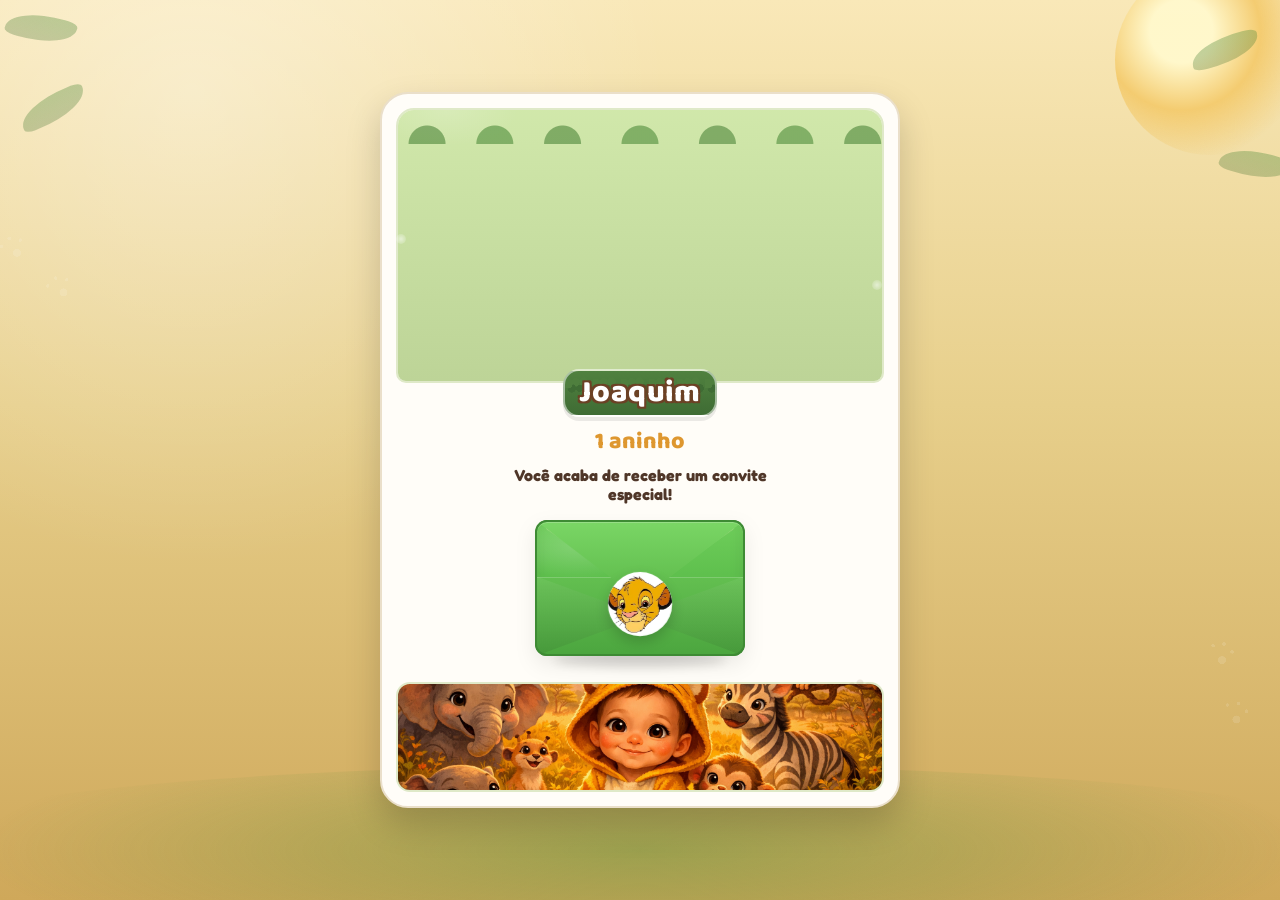
==== commit 926703f8: "ok" ====
--- a/index.html
+++ b/index.html
@@ -34,15 +34,7 @@
     <!-- Cartão -->
     <section class="inviteCard" id="inviteCard">
 
-      <!-- Decor lateral (opcional / aparece em telas maiores) -->
-      <div class="sideDecor sideDecor--left" aria-hidden="true">
-        <div class="sideDecor__slot">imagem<br>decorativa</div>
-      </div>
-
-      <div class="sideDecor sideDecor--right" aria-hidden="true">
-        <div class="sideDecor__slot">imagem<br>decorativa</div>
-      </div>
-
+     
       <!-- TOPO -->
       <header class="hero">
         <div class="hero__frame">
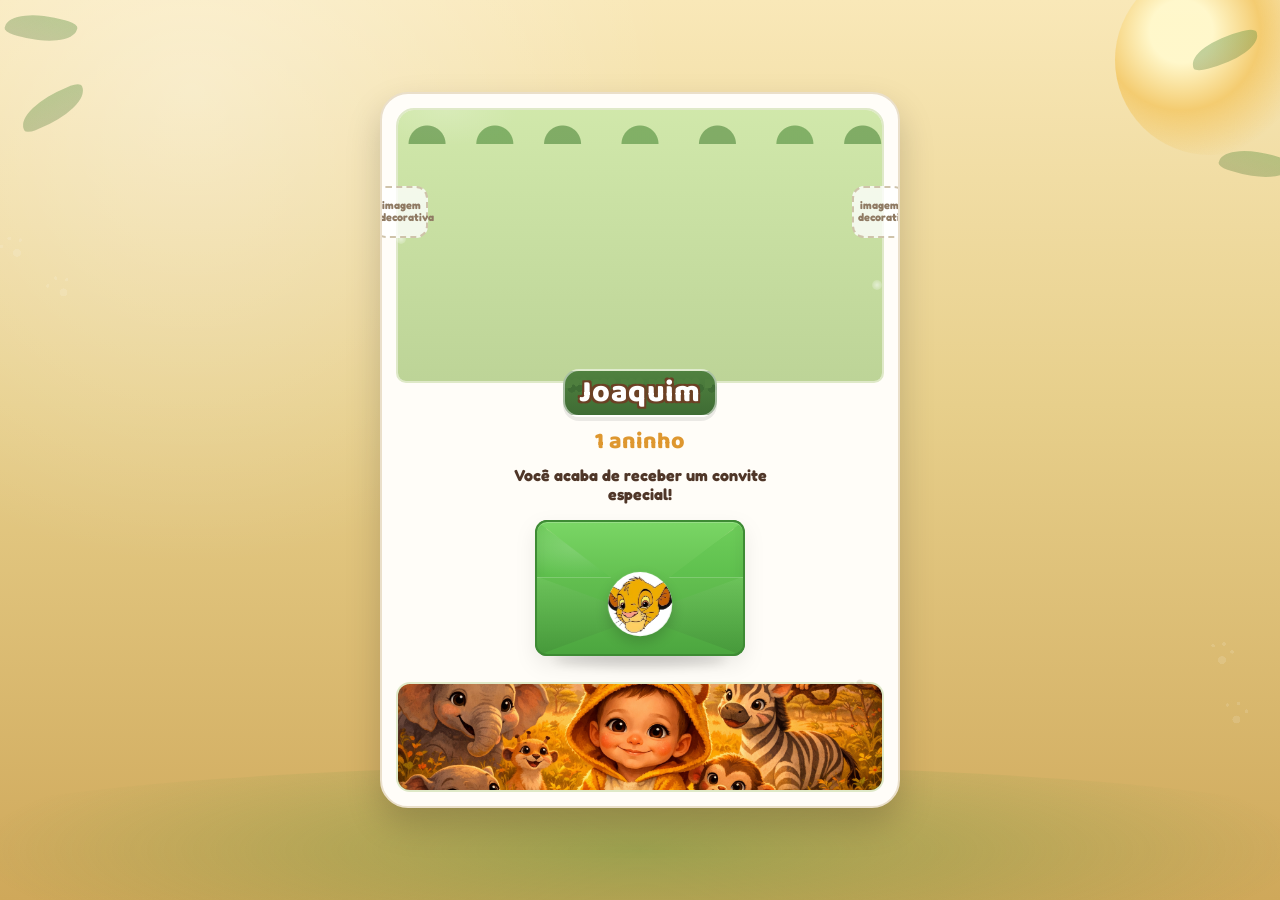
==== commit d84445a6: "ok" ====
--- a/index.html
+++ b/index.html
@@ -34,7 +34,15 @@
     <!-- Cartão -->
     <section class="inviteCard" id="inviteCard">
 
-     
+      <!-- Decor lateral (opcional / aparece em telas maiores) -->
+      <div class="sideDecor sideDecor--left" aria-hidden="true">
+        <div class="sideDecor__slot">imagem<br>decorativa</div>
+      </div>
+
+      <div class="sideDecor sideDecor--right" aria-hidden="true">
+        <div class="sideDecor__slot">imagem<br>decorativa</div>
+      </div>
+
       <!-- TOPO -->
       <header class="hero">
         <div class="hero__frame">
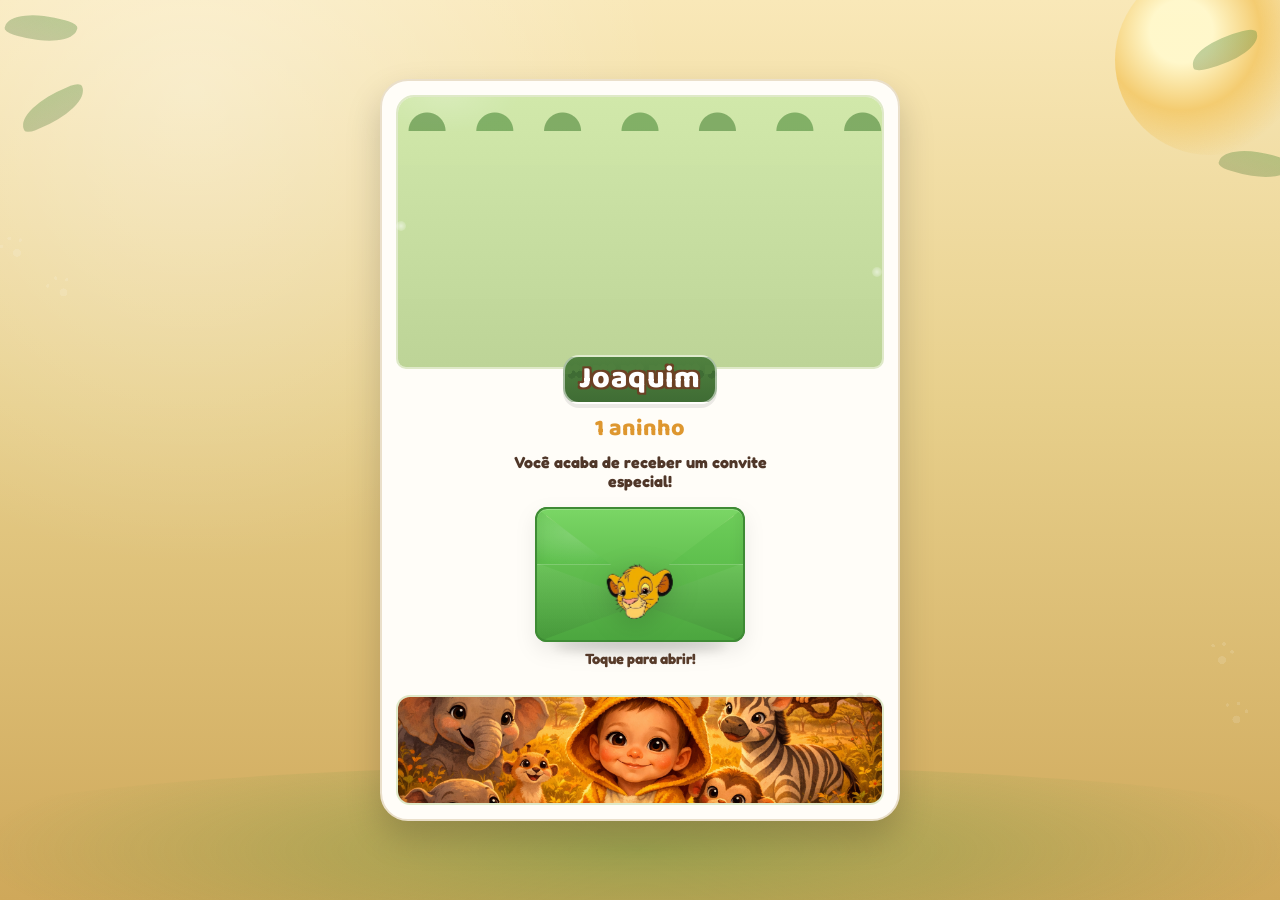
==== commit 6456c668: "sim" ====
--- a/index.html
+++ b/index.html
@@ -34,14 +34,7 @@
     <!-- Cartão -->
     <section class="inviteCard" id="inviteCard">
 
-      <!-- Decor lateral (opcional / aparece em telas maiores) -->
-      <div class="sideDecor sideDecor--left" aria-hidden="true">
-        <div class="sideDecor__slot">imagem<br>decorativa</div>
-      </div>
-
-      <div class="sideDecor sideDecor--right" aria-hidden="true">
-        <div class="sideDecor__slot">imagem<br>decorativa</div>
-      </div>
+      
 
       <!-- TOPO -->
       <header class="hero">
@@ -85,23 +78,27 @@
       <section class="stage stage--envelope" id="stageEnvelope" aria-label="Abrir convite">
         <button class="envelopeButton" id="btnAbrir" type="button" aria-label="Abrir convite">
           <div class="envelope" id="envelope">
-  <div class="envelope__shadow"></div>
-  <div class="envelope__back"></div>
-  <div class="envelope__flap"></div>
-
-  <div class="envelope__letter">
-    <span>Toque para abrir</span>
-    <small>✨ convite animado ✨</small>
-  </div>
-
-  <div class="envelope__front"></div>
-
-  <div class="envelope__seal">
-    <img src="./images/simbarosto.png" alt="Selo do convite" />
-  </div>
-</div> <!-- FECHANDO O ENVELOPE AQUI -->
-
-</button>
+            <div class="envelope__shadow"></div>
+            <div class="envelope__back"></div>
+            <div class="envelope__flap"></div>
+
+            <!-- CARTA (agora só “papel” — sem texto) -->
+            <div class="envelope__letter" aria-hidden="true"></div>
+
+            <div class="envelope__front"></div>
+
+            <!-- SELO (imagem sem “bolacha” branca — o CSS vai cuidar disso) -->
+            <div class="envelope__seal" aria-hidden="true">
+              <img src="./images/simbarosto.png" alt="" />
+            </div>
+          </div>
+
+          <!-- ✅ Texto fora do envelope (faz sentido para o usuário) -->
+          <p class="envelopeHint" aria-hidden="true">
+            Toque para abrir!
+            <span> </span>
+          </p>
+        </button>
       </section>
 
       <!-- CONTEÚDO -->
@@ -176,7 +173,6 @@
       <!-- Rodapé -->
       <footer class="footerArt">
         <div class="footerArt__frame">
-          <!-- Troque por sua imagem -->
           <img src="./images/rodape.png" alt="" />
           <div class="footerArt__fallback"></div>
         </div>
--- a/style.css
+++ b/style.css
@@ -1,5 +1,6 @@
 /* =========================================================
    CONVITE DO JOAQUIM - CSS COMPLETO (limpo e organizado)
+   Versão: selo SEM bolacha + hint fora do envelope
    ========================================================= */
 
 /* =========================================================
@@ -389,7 +390,7 @@
 }
 
 /* =========================================================
-   7) ENVELOPE (sem duplicatas + selo acima) ⭐
+   7) ENVELOPE + HINT (texto fora)
    ========================================================= */
 .envelopeButton{
   width:100%;
@@ -397,6 +398,34 @@
   background: transparent;
   padding: 4px 0 10px;
   cursor:pointer;
+
+  display:flex;
+  flex-direction: column;
+  align-items:center;
+  gap: 8px;
+}
+
+/* Texto abaixo do envelope */
+.envelopeHint{
+  margin: 0;
+  text-align:center;
+  font-family: var(--ff-cute);
+  font-weight: 800;
+  font-size: .92rem;
+  color: #5a3d2b;
+  text-shadow: 0 1px 0 rgba(255,255,255,.55);
+  animation: hintPulse 1.6s ease-in-out infinite;
+}
+.envelopeHint span{
+  display:block;
+  margin-top: 2px;
+  font-size: .78rem;
+  font-weight: 700;
+  opacity: .9;
+}
+@keyframes hintPulse{
+  0%,100%{ transform: translateY(0); opacity: .95; }
+  50%{ transform: translateY(-2px); opacity: 1; }
 }
 
 /* Container principal */
@@ -453,7 +482,7 @@
   pointer-events:none;
 }
 
-/* Carta — começa escondida */
+/* Carta — só papel (sem texto) */
 .envelope__letter{
   position:absolute;
   left: 12px;
@@ -463,15 +492,8 @@
   border-radius: 10px;
   background: linear-gradient(180deg, #fffefb 0%, #fffaf1 100%);
   border: 1px solid #ebdfc8;
-  display:grid;
-  place-items:center;
-  text-align:center;
-  color:#7a563d;
-  font-weight: 800;
-  font-family: var(--ff-cute);
   z-index: 4;
 
-  /* fechado */
   opacity: 0;
   transform: translateY(16px) scale(.985);
   transition:
@@ -498,17 +520,6 @@
   border: 1px solid rgba(145,101,51,.15);
   border-top: none;
 }
-.envelope__letter span{
-  display:block;
-  font-size: .86rem;
-  line-height: 1.05;
-}
-.envelope__letter small{
-  display:block;
-  margin-top: 2px;
-  font-size: .72rem;
-  opacity:.85;
-}
 
 /* Bolso (frente) */
 .envelope__front{
@@ -589,31 +600,34 @@
   border-radius: 6px 6px 0 0;
 }
 
-/* ✅ SELO — acima de tudo (inclusive tampa) */
+/* ✅ SELO — só a imagem (sem círculo branco) */
 .envelope__seal{
   position: absolute;
   left: 50%;
   top: 62%;
-  width: 64px;
-  height: 64px;
-  border-radius: 50%;
-  background: #fff;
-  display: grid;
-  place-items: center;
-  box-shadow: 0 6px 14px rgba(0, 0, 0, 0.18);
-  overflow: hidden;
-
-  z-index: 10; /* maior que flap/front */
+  width: 72px;
+  height: 72px;
+
+  z-index: 10;
   transform: translate(-50%, -50%) translateZ(3px);
 
+  background: transparent;
+  border-radius: 0;
+  box-shadow: none;
+  overflow: visible;
+
   pointer-events: none;
+  display:grid;
+  place-items:center;
 }
 .envelope__seal img{
-  width: 100%;
-  height: 100%;
-  object-fit: cover;
-  display: block;
-  border-radius: 50%;
+  width:100%;
+  height:100%;
+  object-fit: contain;
+  display:block;
+  border-radius: 0;
+  background: transparent;
+  filter: drop-shadow(0 6px 14px rgba(0,0,0,.18));
 }
 
 /* ===== ESTADOS DA ANIMAÇÃO ===== */
@@ -630,7 +644,7 @@
   transition: transform .35s ease, opacity .25s ease;
 }
 
-/* Sombra reage */
+/* sombra reage */
 .envelope.is-flap-open .envelope__shadow{
   transform: scaleX(.94);
   opacity:.13;
@@ -643,6 +657,11 @@
   box-shadow:
     inset 0 -10px 0 rgba(242,193,95,.08),
     0 8px 18px rgba(0,0,0,.12);
+}
+
+/* ✅ Esconde o hint depois que abre (funciona nos navegadores modernos) */
+.envelopeButton:has(.envelope.is-flap-open) .envelopeHint{
+  display:none;
 }
 
 /* =========================================================
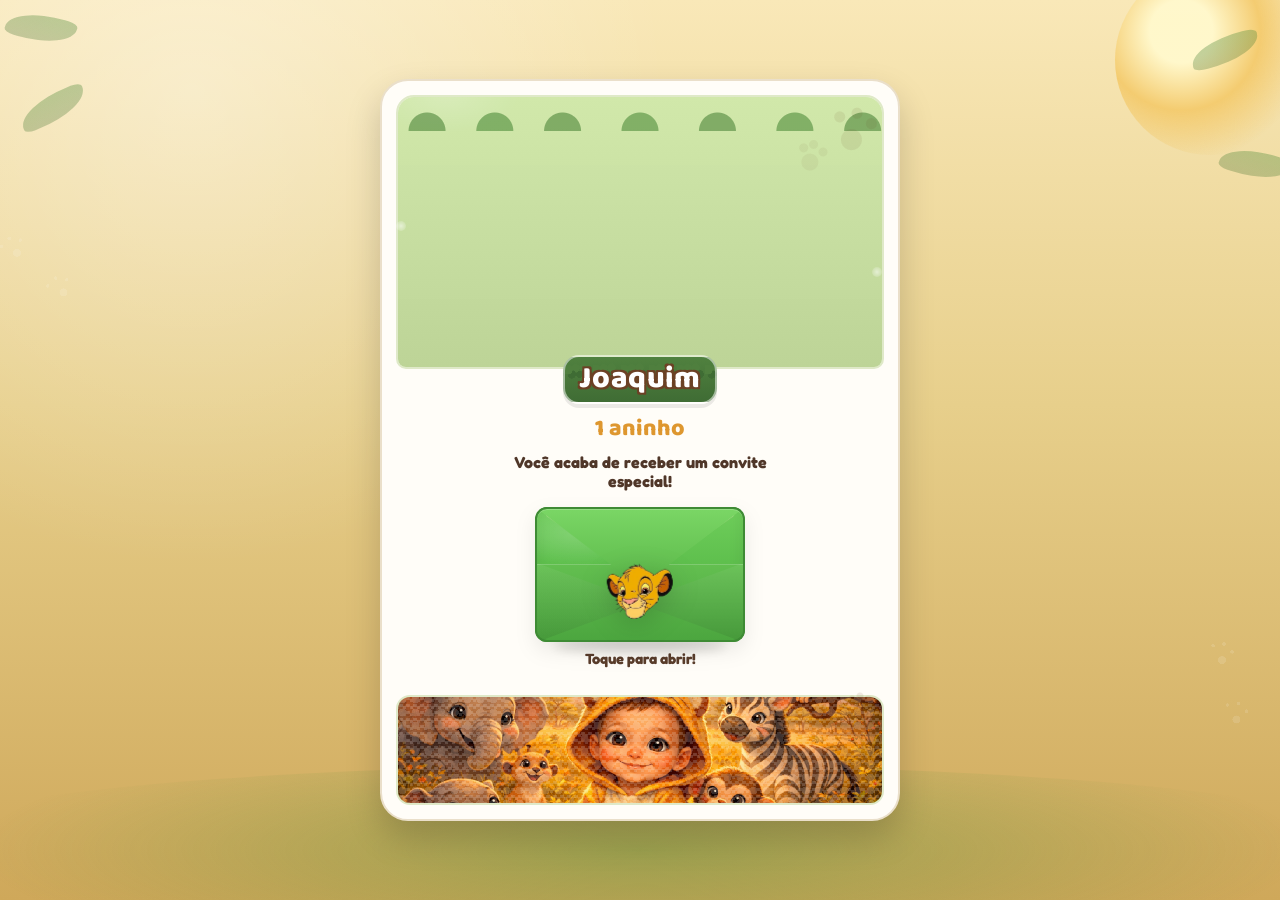
==== commit e812904a: "mobile" ====
--- a/index.html
+++ b/index.html
@@ -12,7 +12,7 @@
   <link rel="preconnect" href="https://fonts.gstatic.com" crossorigin>
   <link href="https://fonts.googleapis.com/css2?family=Baloo+2:wght@700;800&family=Fredoka:wght@400;500;700&family=Nunito:wght@400;700;800;900&display=swap" rel="stylesheet">
 
-  <link rel="stylesheet" href="./style.css" />
+  <link rel="stylesheet" href="./style.css?v=1" />
 </head>
 <body>
   <main class="app">
@@ -236,6 +236,6 @@
     </div>
   </div>
 
-  <script src="./script.js"></script>
+  <script src="./script.js?v=1"></script>
 </body>
 </html>
--- a/style.css
+++ b/style.css
@@ -1160,6 +1160,194 @@
   .footerArt__frame{ height: 110px; }
 }
 
+@media (max-width: 420px){
+  /* envelope maior e mais “presente” */
+  .envelope{
+    width: clamp(220px, 78vw, 300px);
+  }
+
+  /* selo proporcional no celular */
+  .envelope__seal{
+    width: clamp(62px, 20vw, 78px);
+    height: clamp(62px, 20vw, 78px);
+    top: 60%; /* levemente mais alto pra não parecer “caindo” */
+  }
+
+  /* “toque para abrir” um pouco menor pra não quebrar linha */
+  .envelopeHint{
+    font-size: .88rem;
+  }
+  .envelopeHint span{
+    font-size: .76rem;
+  }
+}
+
+
+
+/* =========================================================
+   DECORAÇÕES FOFINHAS (patinhas/folhas/brilhos)
+   Cole no FINAL do style.css
+   ========================================================= */
+
+/* Ajuste fino (controle geral) */
+:root{
+  --deco-paw: rgba(108,65,37,.12);      /* cor das patinhas */
+  --deco-paw-soft: rgba(108,65,37,.08); /* bem fraquinho */
+  --deco-leaf: rgba(79,127,62,.18);     /* folhas */
+}
+
+/* ---------- 1) Patinhas nos cantos do card (sutil) ---------- */
+.inviteCard{
+  position: relative; /* garante pseudo-elements */
+}
+
+/* Top-left */
+.inviteCard::before{
+  content:"";
+  position:absolute;
+  top: 10px;
+  left: 10px;
+  width: 90px;
+  height: 90px;
+  pointer-events:none;
+  opacity:.9;
+  transform: rotate(-12deg);
+  background:
+    radial-gradient(circle at 22% 30%, var(--deco-paw) 0 5px, transparent 6px),
+    radial-gradient(circle at 40% 22%, var(--deco-paw) 0 5px, transparent 6px),
+    radial-gradient(circle at 58% 30%, var(--deco-paw) 0 5px, transparent 6px),
+    radial-gradient(circle at 40% 52%, var(--deco-paw) 0 10px, transparent 11px),
+
+    radial-gradient(circle at 68% 72%, var(--deco-paw-soft) 0 4px, transparent 5px),
+    radial-gradient(circle at 80% 66%, var(--deco-paw-soft) 0 4px, transparent 5px),
+    radial-gradient(circle at 90% 72%, var(--deco-paw-soft) 0 4px, transparent 5px),
+    radial-gradient(circle at 80% 86%, var(--deco-paw-soft) 0 8px, transparent 9px);
+}
+
+/* Top-right (espelhado) */
+.inviteCard::after{
+  content:"";
+  position:absolute;
+  top: 10px;
+  right: 10px;
+  width: 90px;
+  height: 90px;
+  pointer-events:none;
+  opacity:.75;
+  transform: scaleX(-1) rotate(-12deg);
+  background:
+    radial-gradient(circle at 22% 30%, var(--deco-paw) 0 5px, transparent 6px),
+    radial-gradient(circle at 40% 22%, var(--deco-paw) 0 5px, transparent 6px),
+    radial-gradient(circle at 58% 30%, var(--deco-paw) 0 5px, transparent 6px),
+    radial-gradient(circle at 40% 52%, var(--deco-paw) 0 10px, transparent 11px),
+
+    radial-gradient(circle at 68% 72%, var(--deco-paw-soft) 0 4px, transparent 5px),
+    radial-gradient(circle at 80% 66%, var(--deco-paw-soft) 0 4px, transparent 5px),
+    radial-gradient(circle at 90% 72%, var(--deco-paw-soft) 0 4px, transparent 5px),
+    radial-gradient(circle at 80% 86%, var(--deco-paw-soft) 0 8px, transparent 9px);
+}
+
+/* ---------- 2) “Textura” de patinhas no fundo do conteúdo ---------- */
+.stage--content{
+  position: relative;
+}
+
+.stage--content::before{
+  content:"";
+  position:absolute;
+  inset: 6px;
+  pointer-events:none;
+  opacity: .25; /* bem leve */
+  border-radius: 14px;
+  background-image:
+    radial-gradient(circle, var(--deco-paw-soft) 34%, transparent 36%),
+    radial-gradient(circle, var(--deco-paw-soft) 34%, transparent 36%),
+    radial-gradient(circle, var(--deco-paw-soft) 34%, transparent 36%),
+    radial-gradient(circle, var(--deco-paw-soft) 42%, transparent 44%);
+  background-size:
+    7px 7px, 7px 7px, 7px 7px, 13px 13px;
+  background-position:
+    8px 10px, 18px 5px, 28px 10px, 18px 18px;
+  background-repeat: repeat;
+  filter: blur(.2px);
+}
+
+/* ---------- 3) SideDecor: vira sticker bonito (sem texto feio) ---------- */
+/* mantém seu comportamento atual: aparece em telas maiores */
+.sideDecor__slot{
+  position: relative;
+  overflow:hidden;
+  border-radius: 14px;
+  border: 2px dashed rgba(207,195,170,.85);
+  background:
+    radial-gradient(circle at 30% 30%, rgba(255,255,255,.85), rgba(255,255,255,.6) 55%, rgba(255,255,255,.35) 100%),
+    radial-gradient(circle at 20% 10%, var(--deco-leaf) 0 18px, transparent 19px),
+    radial-gradient(circle at 70% 30%, var(--deco-leaf) 0 16px, transparent 17px),
+    radial-gradient(circle at 40% 70%, var(--deco-leaf) 0 20px, transparent 21px);
+  color: transparent; /* esconde o texto “imagem decorativa” */
+}
+
+/* patinha central (bem fofinha) */
+.sideDecor__slot::before{
+  content:"🐾";
+  position:absolute;
+  inset:0;
+  display:grid;
+  place-items:center;
+  font-size: 1.4rem;
+  color: rgba(108,65,37,.55);
+  text-shadow: 0 1px 0 rgba(255,255,255,.65);
+  transform: rotate(-10deg);
+}
+
+/* brilho de sticker */
+.sideDecor__slot::after{
+  content:"";
+  position:absolute;
+  inset:-10px -20px auto auto;
+  width: 60px;
+  height: 60px;
+  transform: rotate(25deg);
+  background: radial-gradient(circle, rgba(255,255,255,.65), transparent 60%);
+  opacity:.55;
+}
+
+/* ---------- 4) Rodapé: detalhe extra sutil ---------- */
+.footerArt__frame::after{
+  content:"";
+  position:absolute;
+  inset:0;
+  pointer-events:none;
+  opacity:.18;
+  background-image:
+    radial-gradient(circle, rgba(255,255,255,.9) 34%, transparent 36%),
+    radial-gradient(circle, rgba(255,255,255,.9) 34%, transparent 36%),
+    radial-gradient(circle, rgba(255,255,255,.9) 34%, transparent 36%),
+    radial-gradient(circle, rgba(255,255,255,.9) 42%, transparent 44%);
+  background-size:
+    7px 7px, 7px 7px, 7px 7px, 13px 13px;
+  background-position:
+    14px 12px, 24px 7px, 34px 12px, 24px 22px;
+  background-repeat: repeat;
+}
+
+/* ---------- 5) (Opcional) mostrar sideDecor também no mobile ----------
+   Se quiser que o “vazio” do mobile tenha sticker, descomente este bloco.
+*/
+/*
+@media (max-width: 699px){
+  .sideDecor{ display:block; }
+  .sideDecor{
+    top: 102px;
+    width: 46px;
+    opacity: .95;
+    pointer-events:none;
+  }
+}
+*/
+
+
+
 /* =========================================================
    16) ESTADOS GERAIS
    ========================================================= */
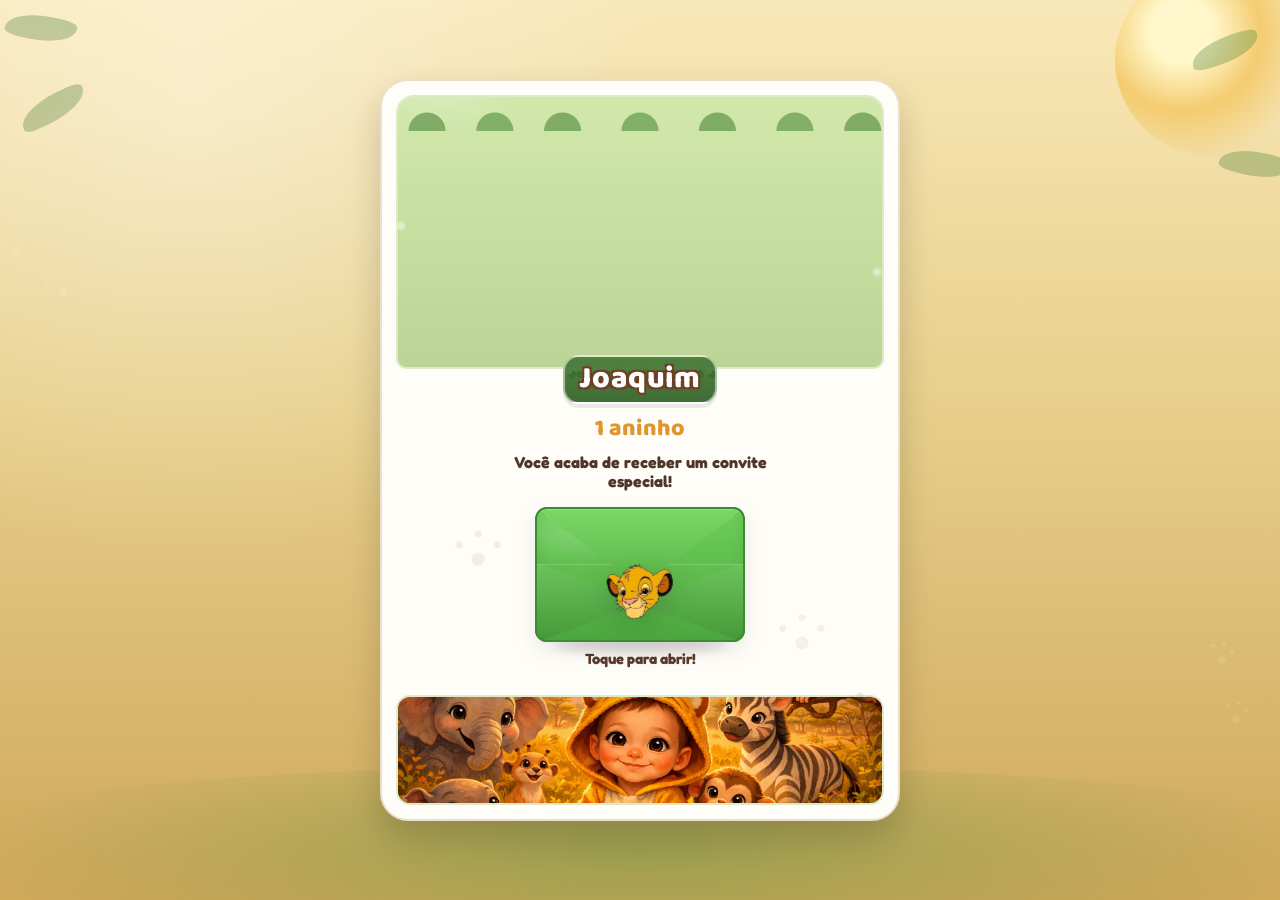
==== commit 8454b3c5: "ok" ====
--- a/index.html
+++ b/index.html
@@ -157,7 +157,7 @@
         <!-- Álbum -->
         <div class="albumCard">
           <div class="albumCard__head">
-            <span>📸 Álbum da festa</span>
+            <span> Álbum da festa</span>
             <small>memórias do grande dia</small>
           </div>
           <button class="albumCard__btn" id="btnAlbum" type="button">Em breve</button>
--- a/style.css
+++ b/style.css
@@ -1088,6 +1088,143 @@
 }
 .modal__ok:hover{ filter: brightness(1.03); }
 
+
+
+/* Rodapé: decoração só nos cantos (não cobre a imagem) */
+.footerArt__frame{
+  position: relative;
+  overflow: hidden;
+}
+
+/* garante que a imagem fique sempre “por cima” */
+.footerArt__frame img{
+  position: relative;
+  z-index: 2;
+}
+
+/* cantinhos com patinhas bem suaves */
+.footerArt__frame::before{
+  content:"";
+  position:absolute;
+  inset:0;
+  z-index: 1;
+  pointer-events:none;
+  opacity: .20; /* ajuste: 0.12 a 0.25 */
+
+  background:
+    /* canto esquerdo */
+    radial-gradient(circle at 12px 16px, rgba(255,255,255,.9) 0 3px, transparent 4px),
+    radial-gradient(circle at 22px 12px, rgba(255,255,255,.9) 0 3px, transparent 4px),
+    radial-gradient(circle at 32px 16px, rgba(255,255,255,.9) 0 3px, transparent 4px),
+    radial-gradient(circle at 22px 28px, rgba(255,255,255,.9) 0 6px, transparent 7px),
+
+    /* canto direito */
+    radial-gradient(circle at calc(100% - 12px) 16px, rgba(255,255,255,.9) 0 3px, transparent 4px),
+    radial-gradient(circle at calc(100% - 22px) 12px, rgba(255,255,255,.9) 0 3px, transparent 4px),
+    radial-gradient(circle at calc(100% - 32px) 16px, rgba(255,255,255,.9) 0 3px, transparent 4px),
+    radial-gradient(circle at calc(100% - 22px) 28px, rgba(255,255,255,.9) 0 6px, transparent 7px),
+
+    /* canto inferior esquerdo */
+    radial-gradient(circle at 14px calc(100% - 18px), rgba(255,255,255,.9) 0 3px, transparent 4px),
+    radial-gradient(circle at 24px calc(100% - 22px), rgba(255,255,255,.9) 0 3px, transparent 4px),
+    radial-gradient(circle at 34px calc(100% - 18px), rgba(255,255,255,.9) 0 3px, transparent 4px),
+    radial-gradient(circle at 24px calc(100% - 6px), rgba(255,255,255,.9) 0 6px, transparent 7px),
+
+    /* canto inferior direito */
+    radial-gradient(circle at calc(100% - 14px) calc(100% - 18px), rgba(255,255,255,.9) 0 3px, transparent 4px),
+    radial-gradient(circle at calc(100% - 24px) calc(100% - 22px), rgba(255,255,255,.9) 0 3px, transparent 4px),
+    radial-gradient(circle at calc(100% - 34px) calc(100% - 18px), rgba(255,255,255,.9) 0 3px, transparent 4px),
+    radial-gradient(circle at calc(100% - 24px) calc(100% - 6px), rgba(255,255,255,.9) 0 6px, transparent 7px);
+}
+
+
+/* =========================================================
+   DECORAÇÃO FOFA (SEM COBRIR RODAPÉ) ✅
+   Cole no FINAL do style.css
+   ========================================================= */
+
+/* cria uma camada controlada para pseudo-elementos */
+.inviteCard{
+  position: relative;
+  isolation: isolate;
+}
+
+/* garante que conteúdo fique por cima da decoração */
+.hero, .stage, .footerArt{
+  position: relative;
+  z-index: 2;
+}
+
+/* garante que seus brilhos/patinhas existentes fiquem acima também */
+.cardSpark, .cardPaws, .sideDecor{
+  position: absolute;
+  z-index: 3;
+}
+
+/* ---------- Patinhas nos cantos do card (visível, mas delicado) ---------- */
+.inviteCard::before,
+.inviteCard::after{
+  content:"";
+  position:absolute;
+  width: 110px;
+  height: 110px;
+  pointer-events:none;
+  z-index: 1;
+  opacity: .22; /* aumenta pra 0.30 se quiser mais forte */
+  filter: blur(.1px);
+  background:
+    radial-gradient(circle at 26% 32%, rgba(108,65,37,.9) 0 5px, transparent 6px),
+    radial-gradient(circle at 44% 24%, rgba(108,65,37,.9) 0 5px, transparent 6px),
+    radial-gradient(circle at 62% 32%, rgba(108,65,37,.9) 0 5px, transparent 6px),
+    radial-gradient(circle at 44% 56%, rgba(108,65,37,.9) 0 10px, transparent 11px);
+}
+
+/* canto superior esquerdo */
+.inviteCard::before{
+  top: 10px;
+  left: 10px;
+  transform: rotate(-14deg);
+}
+
+/* canto inferior direito */
+.inviteCard::after{
+  bottom: 12px;
+  right: 12px;
+  transform: rotate(12deg);
+  opacity: .18;
+}
+
+/* ---------- Extra: patinhas bem leves só na área do envelope (não no rodapé) ---------- */
+.stage--envelope{
+  position: relative;
+}
+
+.stage--envelope::before{
+  content:"";
+  position:absolute;
+  inset: 6px 10px 6px 10px;
+  border-radius: 16px;
+  pointer-events:none;
+  z-index: 1;
+  opacity: .10; /* bem sutil */
+  background:
+    radial-gradient(circle at 12% 24%, rgba(108,65,37,.8) 0 3px, transparent 4px),
+    radial-gradient(circle at 16% 18%, rgba(108,65,37,.8) 0 3px, transparent 4px),
+    radial-gradient(circle at 20% 24%, rgba(108,65,37,.8) 0 3px, transparent 4px),
+    radial-gradient(circle at 16% 32%, rgba(108,65,37,.8) 0 6px, transparent 7px),
+
+    radial-gradient(circle at 88% 70%, rgba(108,65,37,.7) 0 3px, transparent 4px),
+    radial-gradient(circle at 84% 64%, rgba(108,65,37,.7) 0 3px, transparent 4px),
+    radial-gradient(circle at 80% 70%, rgba(108,65,37,.7) 0 3px, transparent 4px),
+    radial-gradient(circle at 84% 78%, rgba(108,65,37,.7) 0 6px, transparent 7px);
+}
+
+/* garante que envelope/hint fiquem acima desse fundo */
+.envelopeButton{
+  position: relative;
+  z-index: 2;
+}
+
 /* =========================================================
    14) ACESSIBILIDADE (focus)
    ========================================================= */
@@ -1184,167 +1321,7 @@
 
 
 
-/* =========================================================
-   DECORAÇÕES FOFINHAS (patinhas/folhas/brilhos)
-   Cole no FINAL do style.css
-   ========================================================= */
-
-/* Ajuste fino (controle geral) */
-:root{
-  --deco-paw: rgba(108,65,37,.12);      /* cor das patinhas */
-  --deco-paw-soft: rgba(108,65,37,.08); /* bem fraquinho */
-  --deco-leaf: rgba(79,127,62,.18);     /* folhas */
-}
-
-/* ---------- 1) Patinhas nos cantos do card (sutil) ---------- */
-.inviteCard{
-  position: relative; /* garante pseudo-elements */
-}
-
-/* Top-left */
-.inviteCard::before{
-  content:"";
-  position:absolute;
-  top: 10px;
-  left: 10px;
-  width: 90px;
-  height: 90px;
-  pointer-events:none;
-  opacity:.9;
-  transform: rotate(-12deg);
-  background:
-    radial-gradient(circle at 22% 30%, var(--deco-paw) 0 5px, transparent 6px),
-    radial-gradient(circle at 40% 22%, var(--deco-paw) 0 5px, transparent 6px),
-    radial-gradient(circle at 58% 30%, var(--deco-paw) 0 5px, transparent 6px),
-    radial-gradient(circle at 40% 52%, var(--deco-paw) 0 10px, transparent 11px),
-
-    radial-gradient(circle at 68% 72%, var(--deco-paw-soft) 0 4px, transparent 5px),
-    radial-gradient(circle at 80% 66%, var(--deco-paw-soft) 0 4px, transparent 5px),
-    radial-gradient(circle at 90% 72%, var(--deco-paw-soft) 0 4px, transparent 5px),
-    radial-gradient(circle at 80% 86%, var(--deco-paw-soft) 0 8px, transparent 9px);
-}
-
-/* Top-right (espelhado) */
-.inviteCard::after{
-  content:"";
-  position:absolute;
-  top: 10px;
-  right: 10px;
-  width: 90px;
-  height: 90px;
-  pointer-events:none;
-  opacity:.75;
-  transform: scaleX(-1) rotate(-12deg);
-  background:
-    radial-gradient(circle at 22% 30%, var(--deco-paw) 0 5px, transparent 6px),
-    radial-gradient(circle at 40% 22%, var(--deco-paw) 0 5px, transparent 6px),
-    radial-gradient(circle at 58% 30%, var(--deco-paw) 0 5px, transparent 6px),
-    radial-gradient(circle at 40% 52%, var(--deco-paw) 0 10px, transparent 11px),
-
-    radial-gradient(circle at 68% 72%, var(--deco-paw-soft) 0 4px, transparent 5px),
-    radial-gradient(circle at 80% 66%, var(--deco-paw-soft) 0 4px, transparent 5px),
-    radial-gradient(circle at 90% 72%, var(--deco-paw-soft) 0 4px, transparent 5px),
-    radial-gradient(circle at 80% 86%, var(--deco-paw-soft) 0 8px, transparent 9px);
-}
-
-/* ---------- 2) “Textura” de patinhas no fundo do conteúdo ---------- */
-.stage--content{
-  position: relative;
-}
-
-.stage--content::before{
-  content:"";
-  position:absolute;
-  inset: 6px;
-  pointer-events:none;
-  opacity: .25; /* bem leve */
-  border-radius: 14px;
-  background-image:
-    radial-gradient(circle, var(--deco-paw-soft) 34%, transparent 36%),
-    radial-gradient(circle, var(--deco-paw-soft) 34%, transparent 36%),
-    radial-gradient(circle, var(--deco-paw-soft) 34%, transparent 36%),
-    radial-gradient(circle, var(--deco-paw-soft) 42%, transparent 44%);
-  background-size:
-    7px 7px, 7px 7px, 7px 7px, 13px 13px;
-  background-position:
-    8px 10px, 18px 5px, 28px 10px, 18px 18px;
-  background-repeat: repeat;
-  filter: blur(.2px);
-}
-
-/* ---------- 3) SideDecor: vira sticker bonito (sem texto feio) ---------- */
-/* mantém seu comportamento atual: aparece em telas maiores */
-.sideDecor__slot{
-  position: relative;
-  overflow:hidden;
-  border-radius: 14px;
-  border: 2px dashed rgba(207,195,170,.85);
-  background:
-    radial-gradient(circle at 30% 30%, rgba(255,255,255,.85), rgba(255,255,255,.6) 55%, rgba(255,255,255,.35) 100%),
-    radial-gradient(circle at 20% 10%, var(--deco-leaf) 0 18px, transparent 19px),
-    radial-gradient(circle at 70% 30%, var(--deco-leaf) 0 16px, transparent 17px),
-    radial-gradient(circle at 40% 70%, var(--deco-leaf) 0 20px, transparent 21px);
-  color: transparent; /* esconde o texto “imagem decorativa” */
-}
-
-/* patinha central (bem fofinha) */
-.sideDecor__slot::before{
-  content:"🐾";
-  position:absolute;
-  inset:0;
-  display:grid;
-  place-items:center;
-  font-size: 1.4rem;
-  color: rgba(108,65,37,.55);
-  text-shadow: 0 1px 0 rgba(255,255,255,.65);
-  transform: rotate(-10deg);
-}
-
-/* brilho de sticker */
-.sideDecor__slot::after{
-  content:"";
-  position:absolute;
-  inset:-10px -20px auto auto;
-  width: 60px;
-  height: 60px;
-  transform: rotate(25deg);
-  background: radial-gradient(circle, rgba(255,255,255,.65), transparent 60%);
-  opacity:.55;
-}
-
-/* ---------- 4) Rodapé: detalhe extra sutil ---------- */
-.footerArt__frame::after{
-  content:"";
-  position:absolute;
-  inset:0;
-  pointer-events:none;
-  opacity:.18;
-  background-image:
-    radial-gradient(circle, rgba(255,255,255,.9) 34%, transparent 36%),
-    radial-gradient(circle, rgba(255,255,255,.9) 34%, transparent 36%),
-    radial-gradient(circle, rgba(255,255,255,.9) 34%, transparent 36%),
-    radial-gradient(circle, rgba(255,255,255,.9) 42%, transparent 44%);
-  background-size:
-    7px 7px, 7px 7px, 7px 7px, 13px 13px;
-  background-position:
-    14px 12px, 24px 7px, 34px 12px, 24px 22px;
-  background-repeat: repeat;
-}
-
-/* ---------- 5) (Opcional) mostrar sideDecor também no mobile ----------
-   Se quiser que o “vazio” do mobile tenha sticker, descomente este bloco.
-*/
-/*
-@media (max-width: 699px){
-  .sideDecor{ display:block; }
-  .sideDecor{
-    top: 102px;
-    width: 46px;
-    opacity: .95;
-    pointer-events:none;
-  }
-}
-*/
+
 
 
 
@@ -1362,4 +1339,32 @@
     transition-duration: .01ms !important;
     scroll-behavior: auto !important;
   }
-}+}
+
+
+
+
+
+
+
+
+
+
+
+/* ===== FIX: não deixar NADA por cima da imagem do rodapé ===== */
+.footerArt__frame::before,
+.footerArt__frame::after{
+  content: none !important;
+  background: none !important;
+  opacity: 0 !important;
+}
+
+
+
+
+
+
+
+
+
+
